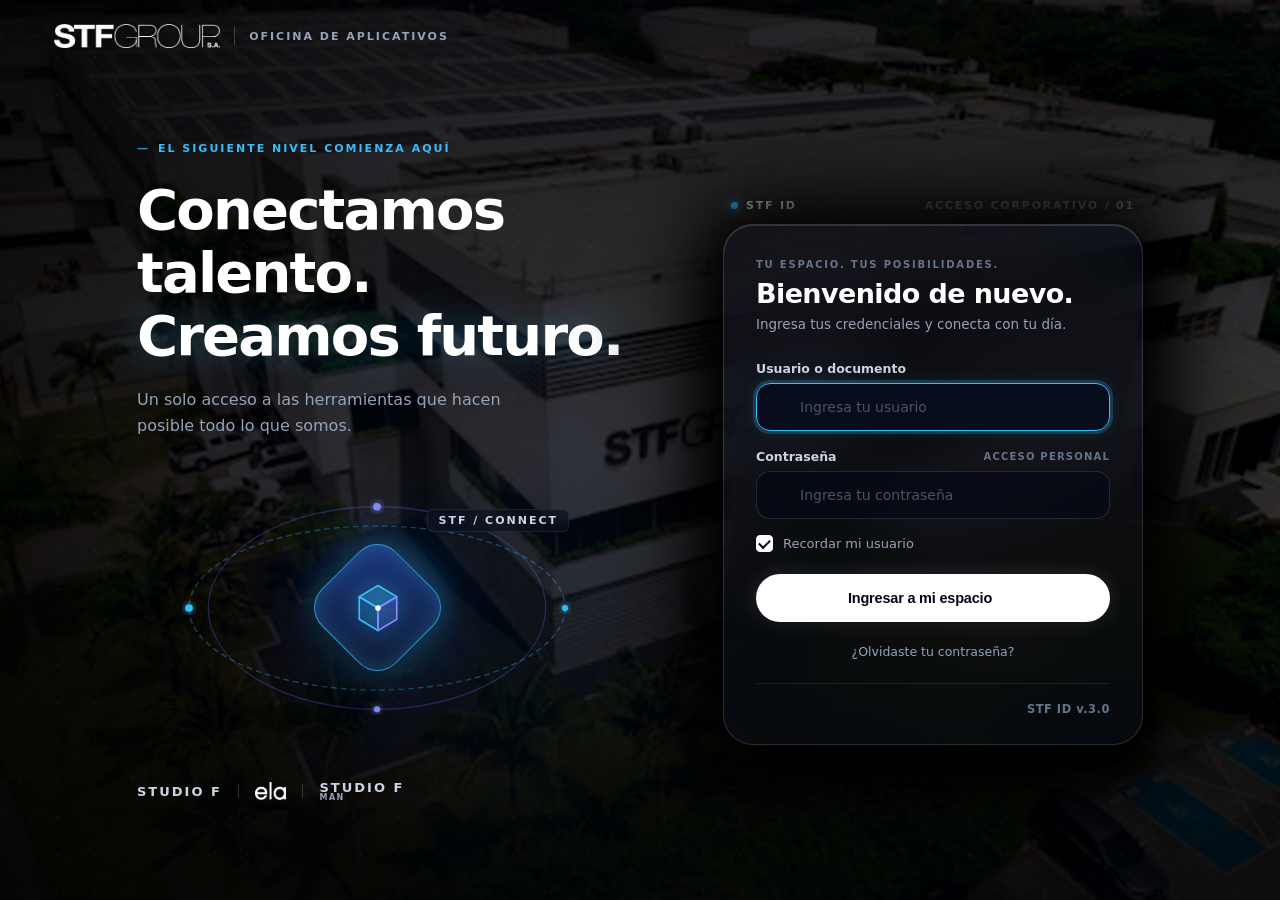
==== login.html @ 0d6dd09f "style(login): sombra negra pura difuminada en tarjeta y remocion de elementos solicitados (ayuda, en" ====
<!DOCTYPE html>
<html lang="es">
<head>
  <meta charset="UTF-8">
  <!-- Content Security Policy (CSP Defensiva) -->
  <meta http-equiv="Content-Security-Policy" content="default-src 'self'; script-src 'self' 'unsafe-inline' https://unpkg.com https://cdn.jsdelivr.net; style-src 'self' 'unsafe-inline' https://fonts.googleapis.com; font-src 'self' https://fonts.gstatic.com; img-src 'self' data: blob: https://images.unsplash.com https://drive.google.com https://*.googleusercontent.com; connect-src 'self' https://script.google.com https://script.googleusercontent.com; object-src 'none'; base-uri 'self';">
  <meta name="viewport" content="width=device-width, initial-scale=1.0">
  <title>STF-AP S.A. · Conectamos Talento · Oficina de Aplicativos</title>

  <!-- Favicon & Touch Icons -->
  <link rel="icon" type="image/x-icon" href="favicon.ico">
  <link rel="icon" type="image/png" sizes="32x32" href="assets/favicon-32x32.png">
  <link rel="icon" type="image/png" sizes="16x16" href="assets/favicon-16x16.png">
  <link rel="apple-touch-icon" sizes="180x180" href="assets/stf-ap-apple-touch-icon.png">
  <link rel="manifest" href="manifest.json">

  <!-- Mobile App / PWA Meta Tags -->
  <meta name="theme-color" content="#030712">
  <meta name="apple-mobile-web-app-capable" content="yes">
  <meta name="apple-mobile-web-app-status-bar-style" content="black-translucent">
  <meta name="apple-mobile-web-app-title" content="STF-AP">
  <meta name="mobile-web-app-capable" content="yes">
  <meta name="application-name" content="STF-AP S.A.">

  <!-- Google Fonts: Plus Jakarta Sans (4K Geometric Typography) -->
  <link rel="preconnect" href="https://fonts.googleapis.com">
  <link rel="preconnect" href="https://fonts.gstatic.com" crossorigin>
  <link href="https://fonts.googleapis.com/css2?family=Plus+Jakarta+Sans:wght@300;400;500;600;700;800&display=swap" rel="stylesheet">

  <!-- Lucide Icons -->
  <script src="https://unpkg.com/lucide@latest"></script>

  <!-- Login Stylesheet (4K & High-DPI Optimized) -->
  <link rel="stylesheet" href="css/login.css?v=30">

  <!-- STF Defensive Resilience & Crash Shield -->
  <script>
    window.addEventListener('error', function(e) {
      console.warn('[STF Shield] Error interceptado en Login:', e.message || e);
      if (e && e.preventDefault) e.preventDefault();
      return true;
    });
    window.addEventListener('unhandledrejection', function(e) {
      console.warn('[STF Shield] Promesa interceptada en Login:', e.reason);
      if (e && e.preventDefault) e.preventDefault();
    });
  </script>
</head>
<body class="lamp-on">

  <!-- CINEMATIC BACKGROUND LAYER: STF Headquarters Photography (Visible & 4K Clean) -->
  <div class="cyber-bg-container" id="cyberBgContainer">
    <!-- STF Company Headquarters Real Photography -->
    <div class="bg-building-cinematic">
      <img src="assets/stf-headquarters-hd.jpg" alt="STF GROUP Sede Corporativa" class="bg-building-img" id="bgBuildingImg">
    </div>

    <!-- 4K Deep Midnight-Sapphire Gradient Mesh (Preserva la visibilidad de la sede) -->
    <div class="bg-midnight-mesh"></div>

    <!-- Subtle Technical 4K Grid Pattern -->
    <div class="bg-tech-grid"></div>

    <!-- Radial Ambient Glows for Depth -->
    <div class="bg-ambient-glow glow-hero"></div>
    <div class="bg-ambient-glow glow-card"></div>
  </div>

  <!-- TOP NAVIGATION HEADER -->
  <header class="stf-top-navbar">
    <div class="stf-top-brand">
      <img src="assets/stf-group-wordmark-white.png" alt="STF GROUP S.A." class="brand-corp-logo-img">
      <span class="brand-sep"></span>
      <span class="brand-section">OFICINA DE APLICATIVOS</span>
    </div>

    <div class="stf-top-actions"></div>
  </header>

  <!-- MAIN TWO-COLUMN STAGE -->
  <main class="stf-main-stage">
    <div class="stf-split-container">

      <!-- ========================================================
           LEFT COLUMN: HERO HEADLINE & ISOMETRIC ARTWORK
           ======================================================== -->
      <section class="stf-hero-col">
        <div class="hero-header-tag">
          <span class="tag-dash">—</span>
          <span>EL SIGUIENTE NIVEL COMIENZA AQUÍ</span>
        </div>

        <h1 class="hero-title">
          <span>Conectamos</span>
          <span>talento.</span>
          <span class="hero-gradient-text">Creamos futuro.</span>
        </h1>

        <p class="hero-subtext">
          Un solo acceso a las herramientas que hacen<br class="hero-br">
          posible todo lo que somos.
        </p>

        <!-- ARTWORK: Orbital Ellipses with 3D Isometric Cube -->
        <div class="stf-graphic-stage">
          <div class="graphic-orbits">
            <!-- Ellipse Orbits SVG with Gyroscopic Motion -->
            <svg class="orbits-svg" viewBox="0 0 460 280" fill="none" xmlns="http://www.w3.org/2000/svg">
              <defs>
                <filter id="glowCyan" x="-40%" y="-40%" width="180%" height="180%">
                  <feGaussianBlur stdDeviation="4" result="blur" />
                  <feComposite in="SourceGraphic" in2="blur" operator="over" />
                </filter>
                <filter id="glowIndigo" x="-40%" y="-40%" width="180%" height="180%">
                  <feGaussianBlur stdDeviation="4" result="blur" />
                  <feComposite in="SourceGraphic" in2="blur" operator="over" />
                </filter>
              </defs>

              <!-- Orbit Track 1 (Clockwise Gyroscopic Rotation) -->
              <g class="orbit-group-1">
                <ellipse cx="230" cy="140" rx="195" ry="85" stroke="rgba(56, 189, 248, 0.35)" stroke-width="1.4" stroke-dasharray="6 4"/>
                <circle cx="35" cy="140" r="4" fill="#38BDF8" filter="url(#glowCyan)"/>
                <circle cx="425" cy="140" r="3.2" fill="#38BDF8" filter="url(#glowCyan)"/>
              </g>

              <!-- Orbit Track 2 (Counter-Clockwise Rotation) -->
              <g class="orbit-group-2">
                <ellipse cx="230" cy="140" rx="175" ry="105" stroke="rgba(99, 102, 241, 0.30)" stroke-width="1.3"/>
                <circle cx="230" cy="35" r="4" fill="#818CF8" filter="url(#glowIndigo)"/>
                <circle cx="230" cy="245" r="3.2" fill="#818CF8" filter="url(#glowIndigo)"/>
              </g>
            </svg>

            <!-- Orbit Floating Labels -->
            <div class="orbit-badge-top">STF / CONNECT</div>

            <!-- Central Luminous Diamond Shield with 3D Wireframe Cube -->
            <div class="shield-center-node">
              <div class="shield-outer-glow"></div>
              <div class="shield-diamond">
                <div class="shield-diamond-inner">
                  <!-- Isometric 3D Cube SVG -->
                  <svg class="isometric-cube" viewBox="0 0 64 64" fill="none" xmlns="http://www.w3.org/2000/svg">
                    <!-- Top Face -->
                    <polygon points="32,8 52,20 32,32 12,20" fill="rgba(56, 189, 248, 0.25)" stroke="#38BDF8" stroke-width="1.8" stroke-linejoin="round"/>
                    <!-- Left Face -->
                    <polygon points="12,20 32,32 32,56 12,44" fill="rgba(14, 165, 233, 0.15)" stroke="#38BDF8" stroke-width="1.8" stroke-linejoin="round"/>
                    <!-- Right Face -->
                    <polygon points="32,32 52,20 52,44 32,56" fill="rgba(99, 102, 241, 0.20)" stroke="#818CF8" stroke-width="1.8" stroke-linejoin="round"/>
                    <!-- Inner Core -->
                    <circle cx="32" cy="32" r="3" fill="#FFFFFF"/>
                  </svg>
                </div>
              </div>
            </div>
          </div>
        </div>

        <!-- Sub-brands at bottom left -->
        <div class="stf-brands-footer">
          <span class="subbrand-name">STUDIO F</span>
          <span class="subbrand-sep"></span>
          <img src="assets/stf-ela-logo-white.png" alt="ela" class="subbrand-ela-img">
          <span class="subbrand-sep"></span>
          <span class="subbrand-name subbrand-man">STUDIO F<small>MAN</small></span>
        </div>
      </section>

      <!-- ========================================================
           RIGHT COLUMN: 4K HIGH-SECURITY LOGIN TERMINAL CARD
           ======================================================== -->
      <section class="stf-card-col">
        <!-- Overhead Meta Bar -->
        <div class="card-overhead-bar">
          <div class="meta-left">
            <span class="status-dot-cyan"></span>
            <span>STF ID</span>
          </div>
          <div class="meta-right">
            <span>ACCESO CORPORATIVO / 01</span>
          </div>
        </div>

        <!-- The 4K Frosted Glass Card -->
        <div class="stf-terminal-card" id="loginCard">

          <!-- Card Titles -->
          <div class="card-titles-wrap">
            <div class="card-sub-tag">TU ESPACIO. TUS POSIBILIDADES.</div>
            <h2 class="card-main-title">Bienvenido de nuevo.</h2>
            <p class="card-sub-desc">Ingresa tus credenciales y conecta con tu día.</p>
          </div>

          <!-- Security Lockout Banner (Activo tras intentos fallidos) -->
          <div id="lockoutBanner" class="lockout-banner" style="display: none;">
            <div class="lockout-banner-content">
              <div class="lockout-banner-icon">
                <i data-lucide="shield-alert"></i>
              </div>
              <div class="lockout-banner-text">
                <div class="lockout-title" id="lockoutTitle">Acceso Bloqueado Temporalmente</div>
                <div class="lockout-desc" id="lockoutDesc">Demasiados intentos fallidos. Reintenta en:</div>
                <div class="lockout-timer" id="lockoutTimer">05:00</div>
              </div>
            </div>
          </div>

          <!-- Preselected Profile Card (al cambiar de perfil) -->
          <div id="preselectedProfileCard" class="preselected-profile-pill" style="display: none;">
            <img id="preselectedAvatar" src="" class="pre-avatar" alt="Avatar">
            <div class="pre-meta">
              <div class="pre-tag">Perfil Seleccionado</div>
              <strong id="preselectedName">Desarrollador</strong>
              <span id="preselectedUsername">usuario</span>
            </div>
            <button type="button" id="btnClearPreselected" onclick="clearPreselectedProfile()" class="pre-btn-change" title="Cambiar a otro usuario">Cambiar</button>
          </div>

          <!-- Login Form -->
          <form class="stf-login-form" id="loginForm">
            <!-- Field 1: Usuario o Documento -->
            <div class="stf-input-field" id="userInputGroup">
              <label class="stf-field-lbl" for="loginEmail">Usuario o documento</label>
              <div class="stf-field-box">
                <i data-lucide="user" class="field-icon-left"></i>
                <input type="text" id="loginEmail" class="field-input-native" placeholder="Ingresa tu usuario" required autocomplete="off" spellcheck="false">
              </div>
              <!-- Autocompletado Predictivo Inteligente -->
              <div id="smartUserSuggestion" class="smart-user-suggestion" style="display: none;"></div>
            </div>

            <!-- Field 2: Contraseña -->
            <div class="stf-input-field">
              <div class="lbl-row-split">
                <label class="stf-field-lbl" for="loginPassword">Contraseña</label>
                <span class="lbl-row-aside">ACCESO PERSONAL</span>
              </div>
              <div class="stf-field-box">
                <i data-lucide="lock" class="field-icon-left"></i>
                <input type="password" id="loginPassword" class="field-input-native" placeholder="Ingresa tu contraseña" required autocomplete="new-password">
                <button type="button" class="field-eye-btn" onclick="togglePasswordVisibility('loginPassword', this)" title="Ver / Ocultar contraseña" aria-label="Toggle password visibility">
                  <i data-lucide="eye"></i>
                </button>
              </div>
            </div>

            <!-- Remember Me -->
            <div class="stf-checkbox-row">
              <label class="stf-check-lbl">
                <input type="checkbox" id="rememberMe" checked class="native-check">
                <span class="custom-box"></span>
                <span class="check-text">Recordar mi usuario</span>
              </label>
            </div>

            <!-- White Pill Action Button -->
            <button type="submit" class="btn-primary-white-pill" id="btnSignIn">
              <span>Ingresar a mi espacio</span>
              <i data-lucide="arrow-right" class="btn-pill-arrow"></i>
            </button>

            <!-- Forgot Password Link -->
            <div class="stf-forgot-row">
              <a href="javascript:void(0)" onclick="openPasswordRecoveryModal()" class="forgot-txt-link">
                ¿Olvidaste tu contraseña?
              </a>
            </div>

            <!-- Card Bottom Status Footer -->
            <div class="card-footer-info">
              <div class="ver-right" onclick="promptDeviceCustomName()" style="cursor: pointer;" title="ID del Equipo Corporativo (Haz clic para asignar el Nombre exacto de Windows)">
                STF ID v.3.0
              </div>
            </div>
          </form>
        </div>
      </section>

    </div>

    <!-- MODAL DE RECUPERACIÓN DE CONTRASEÑA (GLASSMORPHISM 4K) -->
    <div id="modalPasswordRecovery" class="recovery-modal-backdrop" style="display: none;" aria-hidden="true">
      <div class="recovery-modal-card">
        <!-- Close Button -->
        <button type="button" class="recovery-modal-close" onclick="closePasswordRecoveryModal()" aria-label="Cerrar modal">
          <i data-lucide="x"></i>
        </button>

        <!-- Step 1: Solicitar Código OTP -->
        <div id="recoveryStep1" class="recovery-step">
          <div class="recovery-header">
            <div class="recovery-icon-badge">
              <i data-lucide="key-round"></i>
            </div>
            <h2 class="recovery-title">RECUPERAR CONTRASEÑA</h2>
            <p class="recovery-subtitle">Ingresa tu usuario o correo corporativo registrado. Te enviaremos un código de seguridad de 6 dígitos para verificar tu identidad.</p>
          </div>

          <form id="formRecoveryStep1" onsubmit="handleRequestRecoveryCode(event)">
            <div class="stf-input-field">
              <label class="stf-field-lbl" for="recoveryIdentifier">Usuario o Correo Registrado</label>
              <div class="stf-field-box">
                <i data-lucide="mail" class="field-icon-left"></i>
                <input type="text" id="recoveryIdentifier" class="field-input-native" placeholder="ej: jose.guzman o joseoneiber711@gmail.com" required autocomplete="off" spellcheck="false">
              </div>
            </div>

            <button type="submit" id="btnRequestOtp" class="btn-primary-white-pill" style="margin-top: 18px; width: 100%;">
              <span>Enviar código de recuperación</span>
              <i data-lucide="send" class="btn-pill-arrow"></i>
            </button>
          </form>
        </div>

        <!-- Step 2: Ingresar OTP y Nueva Contraseña -->
        <div id="recoveryStep2" class="recovery-step" style="display: none;">
          <div class="recovery-header">
            <div class="recovery-icon-badge">
              <i data-lucide="shield-check"></i>
            </div>
            <h2 class="recovery-title">ACTUALIZAR CONTRASEÑA</h2>
            <p class="recovery-subtitle">
              Hemos enviado un código de 6 dígitos a <strong id="recoveryTargetEmail" style="color: #FFFFFF;">tu correo</strong>. Ingrésalo para validar tu identidad y guardar tu nueva contraseña en Google Sheets.
            </p>
          </div>

          <form id="formRecoveryStep2" onsubmit="handleResetPasswordSubmit(event)">
            <!-- OTP Code Input -->
            <div class="stf-input-field">
              <label class="stf-field-lbl" for="recoveryOtpCode">Código de seguridad (6 dígitos)</label>
              <div class="stf-field-box">
                <i data-lucide="key" class="field-icon-left"></i>
                <input type="text" id="recoveryOtpCode" class="field-input-native recovery-otp-input" placeholder="000000" maxlength="6" pattern="[0-9]{6}" required autocomplete="one-time-code" inputmode="numeric">
              </div>
            </div>

            <!-- Nueva Contraseña -->
            <div class="stf-input-field">
              <label class="stf-field-lbl" for="recoveryNewPassword">Nueva Contraseña o Clave</label>
              <div class="stf-field-box">
                <i data-lucide="lock" class="field-icon-left"></i>
                <input type="password" id="recoveryNewPassword" class="field-input-native" placeholder="Escribe tu nueva contraseña" required autocomplete="new-password">
                <button type="button" class="field-eye-btn" onclick="togglePasswordVisibility('recoveryNewPassword', this)">
                  <i data-lucide="eye-off"></i>
                </button>
              </div>
            </div>

            <!-- Confirmar Nueva Contraseña -->
            <div class="stf-input-field">
              <label class="stf-field-lbl" for="recoveryConfirmPassword">Confirmar Nueva Contraseña</label>
              <div class="stf-field-box">
                <i data-lucide="shield" class="field-icon-left"></i>
                <input type="password" id="recoveryConfirmPassword" class="field-input-native" placeholder="Confirma tu nueva contraseña" required autocomplete="new-password">
                <button type="button" class="field-eye-btn" onclick="togglePasswordVisibility('recoveryConfirmPassword', this)">
                  <i data-lucide="eye-off"></i>
                </button>
              </div>
            </div>

            <button type="submit" id="btnSubmitNewPassword" class="btn-primary-white-pill" style="margin-top: 18px; width: 100%;">
              <span>Actualizar Contraseña</span>
              <i data-lucide="check-circle" class="btn-pill-arrow"></i>
            </button>

            <div style="margin-top: 14px; text-align: center;">
              <a href="javascript:void(0)" onclick="backToRecoveryStep1()" class="recovery-back-link">
                ← Volver a solicitar código
              </a>
            </div>
          </form>
        </div>

        <!-- Step 3: Confirmación de Éxito -->
        <div id="recoveryStep3" class="recovery-step" style="display: none; text-align: center; padding: 10px 4px;">
          <div class="recovery-success-icon">
            <i data-lucide="check-circle"></i>
          </div>
          <h2 class="recovery-title" style="margin-top: 14px;">¡CONTRASEÑA ACTUALIZADA!</h2>
          <p class="recovery-subtitle" style="margin-bottom: 22px;">
            Tu contraseña ha sido guardada y reemplazada con éxito en el documento de Google Sheets. Ya puedes ingresar al sistema con tu nueva clave.
          </p>
          <button type="button" class="btn-primary-white-pill" style="width: 100%;" onclick="finishRecoveryAndFocusLogin()">
            <span>Ingresar al sistema ahora</span>
            <i data-lucide="arrow-right" class="btn-pill-arrow"></i>
          </button>
        </div>
      </div>
    </div>
  </main>

  <!-- Login Feedback Toast -->
  <div class="login-toast" id="loginToast">
    <i data-lucide="check-circle-2"></i>
    <span id="loginToastMsg">Operación completada</span>
  </div>

  <!-- Interactive Logic -->
  <script src="js/light-tunnel.js?v=9"></script>
  <script src="js/login.js?v=23"></script>
  <script src="js/mobile-frame.js?v=2"></script>
</body>
</html>
---- css/login.css ----
/* ==========================================================================
   STF GROUP · 4K ENTERPRISE LOGON PLATFORM (OFICINA DE APLICATIVOS)
   Futuristic Deep-Sapphire Glassmorphism · Orbital Digital Identity
   ========================================================================== */

:root {
  --bg-deep: #000000;
  --bg-card: rgba(8, 11, 20, 0.68);
  --bg-card-border: rgba(255, 255, 255, 0.14);
  --cyan-primary: #38BDF8;
  --cyan-glow: rgba(56, 189, 248, 0.35);
  --indigo-primary: #6366F1;
  --blue-primary: #2563EB;
  --text-pure: #FFFFFF;
  --text-muted: #94A3B8;
  --text-dim: #64748B;
  --input-bg: rgba(6, 10, 20, 0.75);
  --input-border: rgba(255, 255, 255, 0.12);
  --font-family: 'Plus Jakarta Sans', system-ui, -apple-system, sans-serif;
}

* {
  box-sizing: border-box;
  margin: 0;
  padding: 0;
  -webkit-font-smoothing: antialiased;
  -moz-osx-font-smoothing: grayscale;
  text-rendering: optimizeLegibility;
}

html, body {
  width: 100vw;
  min-height: 100vh;
  margin: 0;
  padding: 0;
  overflow-x: hidden;
  background-color: var(--bg-deep);
  color: var(--text-pure);
  font-family: var(--font-family);
  user-select: none;
}

/* ==========================================================================
   CINEMATIC BACKGROUND WITH REAL STF HEADQUARTERS PHOTOGRAPHY (4K)
   ========================================================================== */
.cyber-bg-container {
  position: fixed;
  inset: 0;
  width: 100vw;
  height: 100vh;
  overflow: hidden;
  z-index: 0;
  pointer-events: none;
  background: var(--bg-deep);
}

.bg-building-cinematic {
  position: absolute;
  inset: 0;
  width: 100%;
  height: 100%;
}

.bg-building-img {
  width: 100%;
  height: 100%;
  object-fit: cover;
  object-position: center 30%;
  filter: brightness(0.62) contrast(1.08) saturate(0.92);
  transform: scale(1.02);
  will-change: transform;
}

/* Dark Carbon Neutral Mesh (Mayor transparencia y tono negro para ver la sede con nitidez) */
.bg-midnight-mesh {
  position: absolute;
  inset: 0;
  background: 
    radial-gradient(circle at 75% 45%, rgba(0, 0, 0, 0.40) 0%, rgba(2, 4, 10, 0.60) 55%, rgba(0, 0, 0, 0.82) 100%),
    linear-gradient(180deg, rgba(0, 0, 0, 0.52) 0%, rgba(0, 0, 0, 0.32) 50%, rgba(0, 0, 0, 0.72) 100%);
  z-index: 1;
}

/* 4K Precision Technical Dot Grid Pattern */
.bg-tech-grid {
  position: absolute;
  inset: 0;
  background-image: radial-gradient(rgba(56, 189, 248, 0.08) 1px, transparent 1px);
  background-size: 38px 38px;
  z-index: 2;
  opacity: 0.75;
}

/* Radial Glow Orbs (Suavizados para preservar la visibilidad de la sede) */
.bg-ambient-glow {
  position: absolute;
  border-radius: 50%;
  filter: blur(90px);
  pointer-events: none;
  z-index: 2;
}

.glow-hero {
  bottom: 12%;
  left: 20%;
  width: 520px;
  height: 420px;
  background: radial-gradient(circle, rgba(14, 165, 233, 0.08) 0%, rgba(99, 102, 241, 0.04) 55%, transparent 75%);
}

.glow-card {
  display: none;
}

/* ==========================================================================
   TOP NAVIGATION NAVBAR
   ========================================================================== */
.stf-top-navbar {
  position: relative;
  width: 100%;
  height: 72px;
  display: flex;
  align-items: center;
  justify-content: space-between;
  padding: 0 54px;
  z-index: 20;
}

.stf-top-brand {
  display: flex;
  align-items: center;
  gap: 14px;
}

.brand-corp-logo-img {
  height: 25px;
  width: auto;
  object-fit: contain;
  display: block;
  filter: drop-shadow(0 2px 8px rgba(0, 0, 0, 0.8));
  image-rendering: -webkit-optimize-contrast;
  transition: transform 0.25s ease;
}

.brand-corp-logo-img:hover {
  transform: scale(1.04);
}

.brand-sep {
  width: 1px;
  height: 18px;
  background: rgba(255, 255, 255, 0.22);
}

.brand-section {
  font-size: 11px;
  font-weight: 700;
  letter-spacing: 2px;
  text-transform: uppercase;
  color: #94A3B8;
}

.stf-top-actions {
  display: flex;
  align-items: center;
  gap: 18px;
}

.stf-help-link {
  display: inline-flex;
  align-items: center;
  gap: 7px;
  color: #94A3B8;
  font-size: 13px;
  font-weight: 500;
  text-decoration: none;
  padding: 6px 12px;
  border-radius: 9999px;
  transition: all 0.25s ease;
}

.stf-help-link svg {
  width: 15px;
  height: 15px;
  color: var(--cyan-primary);
}

.stf-help-link:hover {
  color: var(--text-pure);
  background: rgba(255, 255, 255, 0.06);
}

/* ==========================================================================
   MAIN TWO-COLUMN STAGE
   ========================================================================== */
.stf-main-stage {
  position: relative;
  width: 100%;
  min-height: calc(100vh - 72px);
  display: flex;
  flex-direction: column;
  justify-content: space-between;
  z-index: 10;
  padding: 0 54px 18px 54px;
}

.stf-split-container {
  display: flex;
  align-items: center;
  justify-content: center;
  width: 100%;
  max-width: 1120px;
  margin: 0 auto;
  gap: 56px;
  flex: 1;
  padding: 10px 24px 20px 24px;
}

/* ==========================================================================
   LEFT COLUMN: HERO HEADLINE & ISOMETRIC ARTWORK
   ========================================================================== */
.stf-hero-col {
  flex: 1;
  max-width: 530px;
  display: flex;
  flex-direction: column;
  justify-content: center;
  padding-right: 0;
}

.hero-header-tag {
  display: inline-flex;
  align-items: center;
  gap: 8px;
  font-size: 11px;
  font-weight: 700;
  letter-spacing: 2px;
  text-transform: uppercase;
  color: var(--cyan-primary);
  margin-bottom: 24px;
}

.tag-dash {
  color: var(--cyan-primary);
  opacity: 0.8;
}

.hero-title {
  font-size: 56px;
  font-weight: 800;
  line-height: 1.12;
  letter-spacing: -1.8px;
  color: var(--text-pure);
  margin-bottom: 20px;
  display: flex;
  flex-direction: column;
}

.hero-title span {
  display: block;
}

.hero-gradient-text {
  color: #FFFFFF;
  text-shadow: 0 0 35px rgba(56, 189, 248, 0.35);
}

.hero-subtext {
  font-size: 16px;
  line-height: 1.6;
  color: #94A3B8;
  max-width: 480px;
  margin-bottom: 34px;
  font-weight: 400;
}

/* ==========================================================================
   GRAPHIC STAGE: ORBITAL ELLIPSES & 3D ISOMETRIC CUBE
   ========================================================================== */
.stf-graphic-stage {
  position: relative;
  width: 100%;
  max-width: 480px;
  height: 270px;
  display: flex;
  align-items: center;
  justify-content: center;
  margin-bottom: 28px;
}

.graphic-orbits {
  position: relative;
  width: 100%;
  height: 100%;
  display: flex;
  align-items: center;
  justify-content: center;
}

.orbits-svg {
  position: absolute;
  width: 100%;
  height: 100%;
  pointer-events: none;
  overflow: visible;
}

/* Gyroscopic 3D Rotations for Orbits */
.orbit-group-1 {
  transform-origin: 230px 140px;
  animation: orbitSpinClockwise 22s linear infinite;
}

.orbit-group-2 {
  transform-origin: 230px 140px;
  animation: orbitSpinCounter 28s linear infinite;
}

@keyframes orbitSpinClockwise {
  from { transform: rotate(-15deg); }
  to { transform: rotate(345deg); }
}

@keyframes orbitSpinCounter {
  from { transform: rotate(25deg); }
  to { transform: rotate(-335deg); }
}

/* Floating Orbit Labels */
.orbit-badge-top {
  position: absolute;
  top: 36px;
  right: 48px;
  font-size: 11px;
  font-weight: 700;
  letter-spacing: 2px;
  color: #CBD5E1;
  text-transform: uppercase;
  background: rgba(10, 16, 32, 0.6);
  padding: 4px 10px;
  border-radius: 6px;
  border: 1px solid rgba(255, 255, 255, 0.08);
  backdrop-filter: blur(8px);
  animation: badgeFloatTop 4.5s ease-in-out infinite;
}

.orbit-badge-bottom {
  position: absolute;
  bottom: 22px;
  left: 20px;
  font-size: 11px;
  font-weight: 700;
  letter-spacing: 2px;
  color: var(--cyan-primary);
  text-transform: uppercase;
  animation: badgeFloatBottom 4.5s ease-in-out infinite 2s;
}

@keyframes badgeFloatTop {
  0%, 100% { transform: translateY(0); }
  50% { transform: translateY(-4px); }
}

@keyframes badgeFloatBottom {
  0%, 100% { transform: translateY(0); }
  50% { transform: translateY(4px); }
}

/* Central Luminous Diamond Shield */
.shield-center-node {
  position: relative;
  width: 130px;
  height: 130px;
  display: flex;
  align-items: center;
  justify-content: center;
  z-index: 5;
  animation: shieldLevitation 3.8s ease-in-out infinite;
}

@keyframes shieldLevitation {
  0%, 100% {
    transform: translateY(0);
  }
  50% {
    transform: translateY(-9px);
  }
}

.shield-outer-glow {
  position: absolute;
  width: 170px;
  height: 170px;
  border-radius: 50%;
  background: radial-gradient(circle, rgba(14, 165, 233, 0.50) 0%, rgba(37, 99, 235, 0.22) 45%, transparent 75%);
  filter: blur(24px);
  animation: shieldPulseGlow 3.4s ease-in-out infinite;
}

@keyframes shieldPulseGlow {
  0%, 100% { transform: scale(0.92); opacity: 0.65; }
  50% { transform: scale(1.18); opacity: 1; }
}

.shield-diamond {
  position: relative;
  width: 105px;
  height: 105px;
  transform: rotate(45deg);
  background: linear-gradient(135deg, rgba(30, 58, 138, 0.88) 0%, rgba(15, 23, 42, 0.94) 100%);
  border: 1.5px solid rgba(56, 189, 248, 0.75);
  border-radius: 26px;
  box-shadow: 
    0 12px 35px rgba(0, 0, 0, 0.65),
    0 0 28px rgba(56, 189, 248, 0.40),
    inset 0 0 22px rgba(56, 189, 248, 0.28);
  display: flex;
  align-items: center;
  justify-content: center;
  transition: all 0.3s ease;
}

.shield-diamond-inner {
  transform: rotate(-45deg);
  width: 100%;
  height: 100%;
  display: flex;
  align-items: center;
  justify-content: center;
}

.isometric-cube {
  width: 60px;
  height: 60px;
  filter: drop-shadow(0 0 12px rgba(56, 189, 248, 0.8));
  animation: cubeIsometricFloat 3.8s ease-in-out infinite;
  transform-origin: center center;
}

@keyframes cubeIsometricFloat {
  0%, 100% {
    transform: translateY(0) scale(1) rotate(0deg);
  }
  50% {
    transform: translateY(-6px) scale(1.06) rotate(3deg);
  }
}

/* Sub-brands Footer Row at Bottom Left */
.stf-brands-footer {
  display: flex;
  align-items: center;
  gap: 16px;
  margin-top: 10px;
}

.subbrand-name {
  font-size: 13px;
  font-weight: 700;
  letter-spacing: 2px;
  color: #CBD5E1;
  text-transform: uppercase;
}

.subbrand-ela-img {
  height: 18px;
  width: auto;
  object-fit: contain;
  display: block;
  filter: brightness(1) drop-shadow(0 1px 4px rgba(0, 0, 0, 0.6));
}

.subbrand-man {
  display: inline-flex;
  flex-direction: column;
  line-height: 1;
}

.subbrand-man small {
  font-size: 8px;
  font-weight: 800;
  letter-spacing: 1.5px;
  color: #94A3B8;
}

.subbrand-sep {
  width: 1px;
  height: 14px;
  background: rgba(255, 255, 255, 0.18);
}

/* ==========================================================================
   RIGHT COLUMN: 4K HIGH-SECURITY LOGIN TERMINAL CARD
   ========================================================================== */
.stf-card-col {
  width: 100%;
  max-width: 420px;
  display: flex;
  flex-direction: column;
  align-items: stretch;
}

/* Overhead Meta Bar */
.card-overhead-bar {
  display: flex;
  align-items: center;
  justify-content: space-between;
  padding: 0 8px 12px 8px;
  font-size: 11px;
  font-weight: 700;
  letter-spacing: 1.8px;
  text-transform: uppercase;
}

.meta-left {
  display: inline-flex;
  align-items: center;
  gap: 8px;
  color: #E2E8F0;
}

.status-dot-cyan {
  width: 7px;
  height: 7px;
  border-radius: 50%;
  background: var(--cyan-primary);
  box-shadow: 0 0 10px var(--cyan-primary);
}

.meta-right {
  color: #64748B;
  font-weight: 600;
}

/* The 4K Frosted Glass Card */
.stf-terminal-card {
  position: relative;
  background: var(--bg-card);
  backdrop-filter: blur(28px) saturate(170%);
  -webkit-backdrop-filter: blur(28px) saturate(170%);
  border: 1px solid var(--bg-card-border);
  border-radius: 30px;
  padding: 34px 32px 28px 32px;
  box-shadow: 
    0 30px 80px -10px rgba(0, 0, 0, 0.95),
    0 15px 45px -5px rgba(0, 0, 0, 0.90),
    0 0 70px 15px rgba(0, 0, 0, 0.85),
    0 0 120px 30px rgba(0, 0, 0, 0.70),
    inset 0 1px 0 rgba(255, 255, 255, 0.14);
  overflow: hidden;
  transition: transform 0.45s cubic-bezier(0.16, 1, 0.3, 1), 
              box-shadow 0.45s cubic-bezier(0.16, 1, 0.3, 1), 
              border-color 0.45s ease;
  will-change: transform, box-shadow;
}

/* Hover con zoom y sombra difuminada en negro puro ultra profundo */
.stf-terminal-card:hover {
  transform: scale(1.03) translateY(-4px);
  border-color: rgba(255, 255, 255, 0.20);
  box-shadow: 
    0 45px 115px -10px rgba(0, 0, 0, 0.99),
    0 25px 75px -5px rgba(0, 0, 0, 0.96),
    0 0 95px 25px rgba(0, 0, 0, 0.95),
    0 0 150px 45px rgba(0, 0, 0, 0.85),
    inset 0 1.5px 0 rgba(255, 255, 255, 0.20);
}

/* Top Control Row inside Card (Alineado a la derecha sin el botón de cuadrícula eliminado) */
.card-top-row {
  display: flex;
  align-items: center;
  justify-content: flex-end;
  margin-bottom: 24px;
}

.app-icon-badge {
  width: 40px;
  height: 40px;
  border-radius: 12px;
  background: rgba(255, 255, 255, 0.05);
  border: 1px solid rgba(255, 255, 255, 0.12);
  display: flex;
  align-items: center;
  justify-content: center;
  color: var(--cyan-primary);
  transition: all 0.25s ease;
}

.app-icon-badge svg {
  width: 20px;
  height: 20px;
}

.app-icon-badge:hover {
  background: rgba(56, 189, 248, 0.15);
  border-color: var(--cyan-primary);
  transform: scale(1.05);
}

.env-pill-badge {
  display: inline-flex;
  align-items: center;
  gap: 7px;
  padding: 6px 14px;
  border-radius: 9999px;
  background: rgba(255, 255, 255, 0.04);
  border: 1px solid rgba(255, 255, 255, 0.12);
  font-size: 12px;
  font-weight: 600;
  color: #E2E8F0;
}

.env-pill-badge svg {
  width: 14px;
  height: 14px;
  color: #10B981;
}

/* Headings Group inside Card */
.card-titles-wrap {
  margin-bottom: 26px;
}

.card-sub-tag {
  font-size: 10px;
  font-weight: 800;
  letter-spacing: 1.8px;
  text-transform: uppercase;
  color: #64748B;
  margin-bottom: 8px;
}

.card-main-title {
  font-size: 27px;
  font-weight: 800;
  letter-spacing: -0.6px;
  color: var(--text-pure);
  margin-bottom: 6px;
}

.card-sub-desc {
  font-size: 13.5px;
  color: #94A3B8;
  line-height: 1.45;
}

/* Security Lockout Banner */
.lockout-banner {
  background: rgba(239, 68, 68, 0.12);
  border: 1px solid rgba(239, 68, 68, 0.35);
  border-radius: 14px;
  padding: 12px 14px;
  margin-bottom: 18px;
}

.lockout-banner-content {
  display: flex;
  align-items: center;
  gap: 12px;
}

.lockout-banner-icon svg {
  width: 24px;
  height: 24px;
  color: #EF4444;
}

.lockout-title {
  font-size: 12.5px;
  font-weight: 700;
  color: #F87171;
}

.lockout-desc {
  font-size: 11.5px;
  color: #CBD5E1;
}

.lockout-timer {
  font-size: 13px;
  font-weight: 800;
  color: #FFFFFF;
  font-family: monospace;
}

/* Preselected Profile Pill */
.preselected-profile-pill {
  background: rgba(255, 255, 255, 0.06);
  border: 1px solid rgba(255, 255, 255, 0.18);
  border-radius: 16px;
  padding: 10px 14px;
  margin-bottom: 18px;
  display: flex;
  align-items: center;
  gap: 12px;
}

.pre-avatar {
  width: 42px;
  height: 42px;
  border-radius: 50%;
  object-fit: cover;
  border: 2px solid #10B981;
}

.pre-meta {
  flex: 1;
  min-width: 0;
}

.pre-tag {
  font-size: 9.5px;
  color: #10B981;
  text-transform: uppercase;
  font-weight: 800;
  letter-spacing: 0.5px;
}

.pre-meta strong {
  display: block;
  font-size: 14px;
  color: #FFFFFF;
  font-weight: 700;
  white-space: nowrap;
  overflow: hidden;
  text-overflow: ellipsis;
}

.pre-meta span {
  font-size: 11px;
  color: #34D399;
  font-family: monospace;
}

.pre-btn-change {
  background: rgba(239, 68, 68, 0.2);
  border: 1px solid rgba(239, 68, 68, 0.4);
  color: #FCA5A5;
  font-size: 11px;
  font-weight: 700;
  border-radius: 8px;
  padding: 5px 10px;
  cursor: pointer;
  transition: all 0.2s;
}

/* Form Input Fields */
.stf-login-form {
  display: flex;
  flex-direction: column;
  gap: 18px;
}

.stf-input-field {
  position: relative;
  display: flex;
  flex-direction: column;
  gap: 7px;
}

.stf-field-lbl {
  font-size: 12.5px;
  font-weight: 600;
  color: #CBD5E1;
}

.lbl-row-split {
  display: flex;
  align-items: center;
  justify-content: space-between;
}

.lbl-row-aside {
  font-size: 10px;
  font-weight: 700;
  letter-spacing: 1.2px;
  text-transform: uppercase;
  color: #64748B;
}

.stf-field-box {
  position: relative;
  display: flex;
  align-items: center;
  background: var(--input-bg);
  border: 1px solid var(--input-border);
  border-radius: 14px;
  height: 48px;
  padding: 0 14px;
  transition: all 0.25s cubic-bezier(0.16, 1, 0.3, 1);
}

.stf-field-box:focus-within {
  border-color: var(--cyan-primary);
  background: rgba(8, 14, 30, 0.95);
  box-shadow: 0 0 0 3px rgba(56, 189, 248, 0.20), 0 0 15px rgba(56, 189, 248, 0.15);
}

.field-icon-left {
  width: 17px;
  height: 17px;
  color: #64748B;
  flex-shrink: 0;
  margin-right: 12px;
  transition: color 0.25s ease;
}

.stf-field-box:focus-within .field-icon-left {
  color: var(--cyan-primary);
}

.field-input-native {
  flex: 1;
  background: transparent;
  border: none;
  outline: none;
  color: var(--text-pure);
  font-size: 14px;
  font-family: inherit;
  font-weight: 500;
}

.field-input-native::placeholder {
  color: #475569;
  font-weight: 400;
}

.field-eye-btn {
  background: transparent;
  border: none;
  color: #64748B;
  cursor: pointer;
  padding: 4px;
  display: flex;
  align-items: center;
  justify-content: center;
  transition: color 0.2s ease;
}

.field-eye-btn svg {
  width: 17px;
  height: 17px;
}

.field-eye-btn:hover {
  color: #CBD5E1;
}

/* Autocomplete Suggestion Dropdown */
.smart-user-suggestion {
  position: absolute;
  top: calc(100% + 4px);
  left: 0;
  right: 0;
  background: rgba(10, 16, 32, 0.96);
  border: 1px solid rgba(56, 189, 248, 0.3);
  border-radius: 12px;
  padding: 10px;
  z-index: 50;
  box-shadow: 0 12px 30px rgba(0, 0, 0, 0.7);
  backdrop-filter: blur(20px);
}

.smart-user-primary-card {
  display: flex;
  align-items: center;
  gap: 10px;
  padding: 6px;
  border-radius: 8px;
  cursor: pointer;
}

.smart-user-primary-card:hover {
  background: rgba(56, 189, 248, 0.12);
}

.smart-user-avatar {
  width: 32px;
  height: 32px;
  border-radius: 50%;
  object-fit: cover;
}

.smart-user-details {
  flex: 1;
}

.smart-user-name {
  font-size: 13px;
  font-weight: 700;
  color: #FFFFFF;
}

.smart-user-handle {
  font-size: 11px;
  color: var(--cyan-primary);
}

.smart-alt-chip {
  background: rgba(255, 255, 255, 0.08);
  border: 1px solid rgba(255, 255, 255, 0.15);
  border-radius: 6px;
  padding: 3px 8px;
  font-size: 11px;
  color: #CBD5E1;
  cursor: pointer;
}

.smart-alt-chip:hover {
  background: var(--cyan-primary);
  color: #020617;
}

/* Checkbox Row */
.stf-checkbox-row {
  display: flex;
  align-items: center;
  margin-top: -2px;
}

.stf-check-lbl {
  display: inline-flex;
  align-items: center;
  gap: 10px;
  cursor: pointer;
  user-select: none;
}

.native-check {
  position: absolute;
  opacity: 0;
  width: 0;
  height: 0;
}

.custom-box {
  width: 17px;
  height: 17px;
  border-radius: 4px;
  background: rgba(255, 255, 255, 0.06);
  border: 1px solid rgba(255, 255, 255, 0.22);
  display: flex;
  align-items: center;
  justify-content: center;
  transition: all 0.2s ease;
}

.native-check:checked + .custom-box {
  background: #FFFFFF;
  border-color: #FFFFFF;
}

.native-check:checked + .custom-box::after {
  content: '';
  width: 5px;
  height: 9px;
  border: solid #020617;
  border-width: 0 2px 2px 0;
  transform: rotate(45deg) translate(-0.5px, -0.5px);
}

.check-text {
  font-size: 13px;
  color: #94A3B8;
  font-weight: 500;
}

/* High-Impact Luxury White Pill Action Button */
.btn-primary-white-pill {
  width: 100%;
  height: 48px;
  background: #FFFFFF;
  color: #020617;
  border: none;
  border-radius: 9999px;
  font-size: 14.5px;
  font-weight: 700;
  letter-spacing: -0.2px;
  display: flex;
  align-items: center;
  justify-content: center;
  gap: 10px;
  cursor: pointer;
  margin-top: 4px;
  box-shadow: 0 4px 16px rgba(0, 0, 0, 0.4), 0 0 20px rgba(255, 255, 255, 0.15);
  transition: all 0.25s cubic-bezier(0.16, 1, 0.3, 1);
}

.btn-pill-arrow {
  width: 16px;
  height: 16px;
  transition: transform 0.25s ease;
}

.btn-primary-white-pill:hover {
  background: #FFFFFF;
  transform: translateY(-2px);
  box-shadow: 0 8px 26px rgba(255, 255, 255, 0.32), 0 0 35px rgba(255, 255, 255, 0.25);
}

.btn-primary-white-pill:hover .btn-pill-arrow {
  transform: translateX(4px);
}

.btn-primary-white-pill:active {
  transform: translateY(0);
}

/* Forgot Password Link Row */
.stf-forgot-row {
  display: flex;
  align-items: center;
  justify-content: center;
  margin-top: 4px;
}

.forgot-txt-link {
  font-size: 12.5px;
  color: #94A3B8;
  font-weight: 500;
  text-decoration: none;
  transition: color 0.2s ease;
}

.forgot-txt-link:hover {
  color: var(--cyan-primary);
  text-decoration: underline;
}

/* Card Bottom Footer Row */
.card-footer-info {
  display: flex;
  align-items: center;
  justify-content: flex-end;
  padding-top: 18px;
  margin-top: 6px;
  border-top: 1px solid rgba(255, 255, 255, 0.08);
  font-size: 11.5px;
  color: #64748B;
}

.sec-left {
  display: inline-flex;
  align-items: center;
  gap: 6px;
}

.sec-left svg {
  width: 13.5px;
  height: 13.5px;
  color: #10B981;
}

.ver-right {
  font-weight: 600;
  letter-spacing: 0.5px;
  color: #64748B;
  transition: color 0.2s ease;
}

.ver-right:hover {
  color: var(--cyan-primary);
}

/* ==========================================================================
   PAGE BOTTOM SLOGAN
   ========================================================================== */
.stf-slogan-footer {
  text-align: center;
  font-size: 12px;
  font-weight: 500;
  letter-spacing: 0.6px;
  color: #475569;
  padding: 12px 0 6px 0;
  z-index: 20;
}

/* ==========================================================================
   MODAL DE RECUPERACIÓN DE CONTRASEÑA (4K GLASSMORPHISM)
   ========================================================================== */
.recovery-modal-backdrop {
  position: fixed;
  inset: 0;
  background: rgba(2, 6, 18, 0.85);
  backdrop-filter: blur(20px);
  -webkit-backdrop-filter: blur(20px);
  display: flex;
  align-items: center;
  justify-content: center;
  z-index: 100;
  padding: 20px;
}

.recovery-modal-card {
  position: relative;
  width: 100%;
  max-width: 460px;
  background: rgba(10, 16, 32, 0.92);
  border: 1px solid rgba(56, 189, 248, 0.3);
  border-radius: 28px;
  padding: 32px 30px;
  box-shadow: 0 25px 60px rgba(0, 0, 0, 0.8), 0 0 40px rgba(56, 189, 248, 0.15);
}

.recovery-modal-close {
  position: absolute;
  top: 18px;
  right: 18px;
  background: rgba(255, 255, 255, 0.08);
  border: none;
  border-radius: 50%;
  width: 32px;
  height: 32px;
  display: flex;
  align-items: center;
  justify-content: center;
  color: #94A3B8;
  cursor: pointer;
  transition: all 0.2s;
}

.recovery-modal-close:hover {
  background: rgba(239, 68, 68, 0.2);
  color: #EF4444;
}

.recovery-header {
  text-align: center;
  margin-bottom: 22px;
}

.recovery-icon-badge {
  width: 48px;
  height: 48px;
  border-radius: 14px;
  background: rgba(56, 189, 248, 0.15);
  border: 1px solid rgba(56, 189, 248, 0.4);
  color: var(--cyan-primary);
  display: flex;
  align-items: center;
  justify-content: center;
  margin: 0 auto 14px auto;
}

.recovery-icon-badge svg {
  width: 24px;
  height: 24px;
}

.recovery-title {
  font-size: 20px;
  font-weight: 800;
  letter-spacing: -0.4px;
  color: #FFFFFF;
  margin-bottom: 8px;
}

.recovery-subtitle {
  font-size: 13px;
  color: #94A3B8;
  line-height: 1.5;
}

.recovery-otp-input {
  text-align: center;
  font-size: 20px;
  font-family: monospace;
  font-weight: 800;
  letter-spacing: 8px;
}

.recovery-back-link {
  font-size: 12px;
  color: #94A3B8;
  text-decoration: none;
}

.recovery-back-link:hover {
  color: var(--cyan-primary);
}

.recovery-success-icon {
  width: 60px;
  height: 60px;
  border-radius: 50%;
  background: rgba(16, 185, 129, 0.2);
  border: 1.5px solid #10B981;
  color: #10B981;
  display: flex;
  align-items: center;
  justify-content: center;
  margin: 0 auto;
}

.recovery-success-icon svg {
  width: 32px;
  height: 32px;
}

/* ==========================================================================
   LOGIN FEEDBACK TOAST
   ========================================================================== */
.login-toast {
  position: fixed;
  bottom: 24px;
  right: 24px;
  background: rgba(15, 23, 42, 0.94);
  border: 1px solid rgba(56, 189, 248, 0.35);
  backdrop-filter: blur(16px);
  padding: 12px 18px;
  border-radius: 14px;
  color: #FFFFFF;
  font-size: 13px;
  font-weight: 600;
  display: flex;
  align-items: center;
  gap: 10px;
  box-shadow: 0 10px 30px rgba(0, 0, 0, 0.6);
  z-index: 200;
  opacity: 0;
  transform: translateY(20px);
  pointer-events: none;
  transition: all 0.3s cubic-bezier(0.16, 1, 0.3, 1);
}

.login-toast.show {
  opacity: 1;
  transform: translateY(0);
  pointer-events: auto;
}

.login-toast svg {
  width: 18px;
  height: 18px;
  color: #10B981;
  flex-shrink: 0;
}

/* ==========================================================================
   RESPONSIVE DESIGN (4K, DESKTOP, TABLET & MOBILE)
   ========================================================================== */
@media (min-width: 1800px) {
  .stf-split-container {
    max-width: 1220px;
    gap: 70px;
  }
  .hero-title {
    font-size: 58px;
  }
  .hero-subtext {
    font-size: 17px;
    max-width: 490px;
  }
  .stf-card-col {
    max-width: 440px;
  }
  .stf-terminal-card {
    padding: 38px 36px 30px 36px;
  }
}

@media (max-width: 1024px) {
  .stf-top-navbar {
    padding: 0 24px;
    height: 64px;
  }
  .stf-main-stage {
    padding: 0 24px 20px 24px;
  }
  .stf-split-container {
    flex-direction: column;
    align-items: center;
    gap: 36px;
    padding: 10px 0;
  }
  .stf-hero-col {
    max-width: 100%;
    align-items: center;
    text-align: center;
    padding-right: 0;
  }
  .hero-title {
    font-size: 40px;
  }
  .hero-subtext {
    font-size: 15px;
    margin-bottom: 20px;
  }
  .hero-br {
    display: none;
  }
  .stf-graphic-stage {
    display: none;
  }
  .stf-brands-footer {
    display: none;
  }
  .stf-card-col {
    max-width: 440px;
  }
}

@media (max-width: 480px) {
  .stf-top-navbar {
    padding: 0 16px;
  }
  .brand-section {
    display: none;
  }
  .brand-sep {
    display: none;
  }
  .stf-main-stage {
    padding: 0 16px 16px 16px;
  }
  .hero-title {
    font-size: 32px;
  }
  .stf-terminal-card {
    padding: 24px 20px 22px 20px;
    border-radius: 24px;
  }
  .card-main-title {
    font-size: 22px;
  }
}
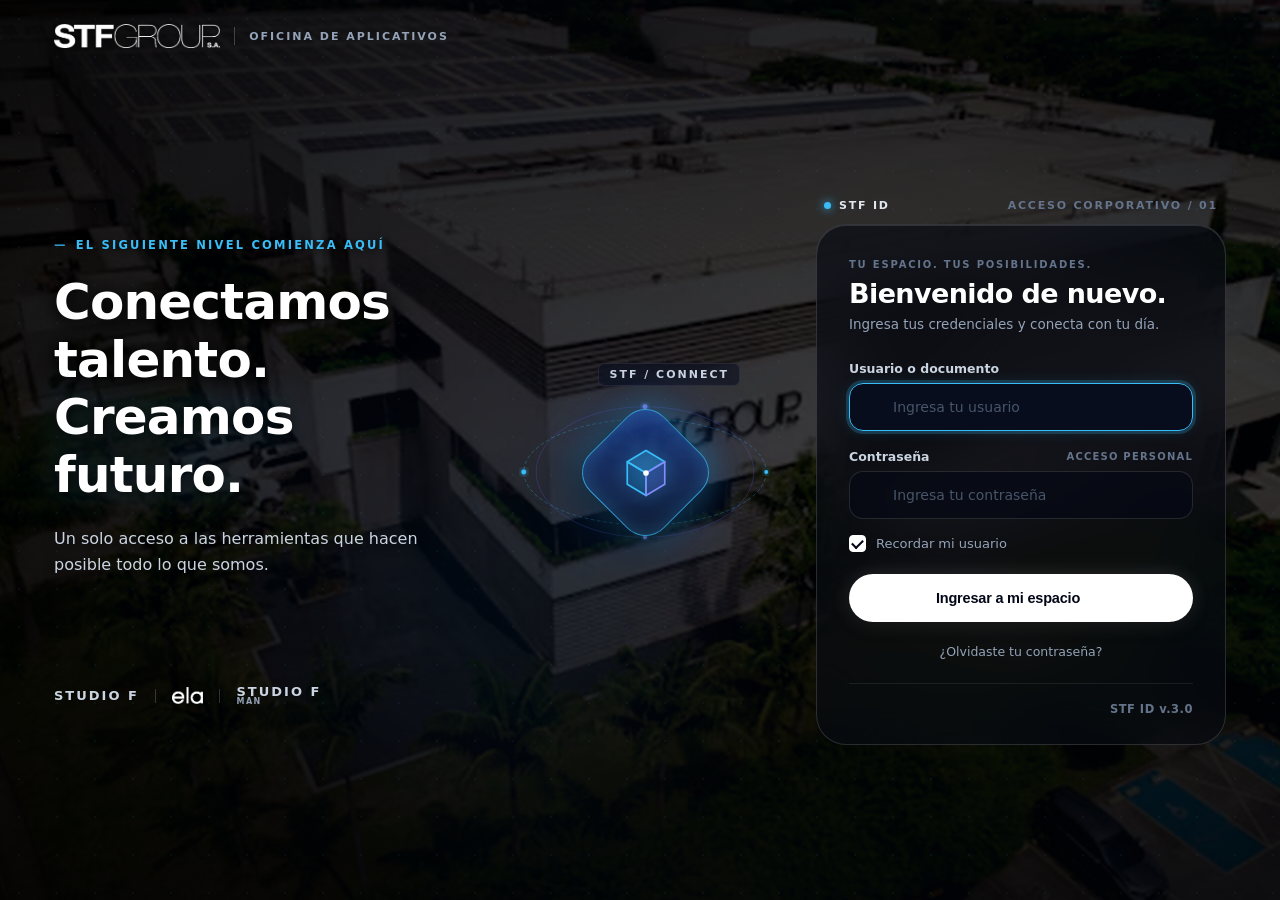
==== commit d1f62508: "layout(login): alineacion izquierda del texto hero segun guia visual, desacople del dibujo holografi" ====
--- a/login.html
+++ b/login.html
@@ -82,7 +82,7 @@
     <div class="stf-split-container">
 
       <!-- ========================================================
-           LEFT COLUMN: HERO HEADLINE & ISOMETRIC ARTWORK
+           LEFT COLUMN: HERO HEADLINE & SUB-BRANDS
            ======================================================== -->
       <section class="stf-hero-col">
         <div class="hero-header-tag">
@@ -100,62 +100,6 @@
           Un solo acceso a las herramientas que hacen<br class="hero-br">
           posible todo lo que somos.
         </p>
-
-        <!-- ARTWORK: Orbital Ellipses with 3D Isometric Cube -->
-        <div class="stf-graphic-stage">
-          <div class="graphic-orbits">
-            <!-- Ellipse Orbits SVG with Gyroscopic Motion -->
-            <svg class="orbits-svg" viewBox="0 0 460 280" fill="none" xmlns="http://www.w3.org/2000/svg">
-              <defs>
-                <filter id="glowCyan" x="-40%" y="-40%" width="180%" height="180%">
-                  <feGaussianBlur stdDeviation="4" result="blur" />
-                  <feComposite in="SourceGraphic" in2="blur" operator="over" />
-                </filter>
-                <filter id="glowIndigo" x="-40%" y="-40%" width="180%" height="180%">
-                  <feGaussianBlur stdDeviation="4" result="blur" />
-                  <feComposite in="SourceGraphic" in2="blur" operator="over" />
-                </filter>
-              </defs>
-
-              <!-- Orbit Track 1 (Clockwise Gyroscopic Rotation) -->
-              <g class="orbit-group-1">
-                <ellipse cx="230" cy="140" rx="195" ry="85" stroke="rgba(56, 189, 248, 0.35)" stroke-width="1.4" stroke-dasharray="6 4"/>
-                <circle cx="35" cy="140" r="4" fill="#38BDF8" filter="url(#glowCyan)"/>
-                <circle cx="425" cy="140" r="3.2" fill="#38BDF8" filter="url(#glowCyan)"/>
-              </g>
-
-              <!-- Orbit Track 2 (Counter-Clockwise Rotation) -->
-              <g class="orbit-group-2">
-                <ellipse cx="230" cy="140" rx="175" ry="105" stroke="rgba(99, 102, 241, 0.30)" stroke-width="1.3"/>
-                <circle cx="230" cy="35" r="4" fill="#818CF8" filter="url(#glowIndigo)"/>
-                <circle cx="230" cy="245" r="3.2" fill="#818CF8" filter="url(#glowIndigo)"/>
-              </g>
-            </svg>
-
-            <!-- Orbit Floating Labels -->
-            <div class="orbit-badge-top">STF / CONNECT</div>
-
-            <!-- Central Luminous Diamond Shield with 3D Wireframe Cube -->
-            <div class="shield-center-node">
-              <div class="shield-outer-glow"></div>
-              <div class="shield-diamond">
-                <div class="shield-diamond-inner">
-                  <!-- Isometric 3D Cube SVG -->
-                  <svg class="isometric-cube" viewBox="0 0 64 64" fill="none" xmlns="http://www.w3.org/2000/svg">
-                    <!-- Top Face -->
-                    <polygon points="32,8 52,20 32,32 12,20" fill="rgba(56, 189, 248, 0.25)" stroke="#38BDF8" stroke-width="1.8" stroke-linejoin="round"/>
-                    <!-- Left Face -->
-                    <polygon points="12,20 32,32 32,56 12,44" fill="rgba(14, 165, 233, 0.15)" stroke="#38BDF8" stroke-width="1.8" stroke-linejoin="round"/>
-                    <!-- Right Face -->
-                    <polygon points="32,32 52,20 52,44 32,56" fill="rgba(99, 102, 241, 0.20)" stroke="#818CF8" stroke-width="1.8" stroke-linejoin="round"/>
-                    <!-- Inner Core -->
-                    <circle cx="32" cy="32" r="3" fill="#FFFFFF"/>
-                  </svg>
-                </div>
-              </div>
-            </div>
-          </div>
-        </div>
 
         <!-- Sub-brands at bottom left -->
         <div class="stf-brands-footer">
@@ -166,6 +110,64 @@
           <span class="subbrand-name subbrand-man">STUDIO F<small>MAN</small></span>
         </div>
       </section>
+
+      <!-- ========================================================
+           CENTER STAGE: ORBITAL ELLIPSES WITH 3D ISOMETRIC CUBE
+           ======================================================== -->
+      <div class="stf-graphic-stage">
+        <div class="graphic-orbits">
+          <!-- Ellipse Orbits SVG with Gyroscopic Motion -->
+          <svg class="orbits-svg" viewBox="0 0 460 280" fill="none" xmlns="http://www.w3.org/2000/svg">
+            <defs>
+              <filter id="glowCyan" x="-40%" y="-40%" width="180%" height="180%">
+                <feGaussianBlur stdDeviation="4" result="blur" />
+                <feComposite in="SourceGraphic" in2="blur" operator="over" />
+              </filter>
+              <filter id="glowIndigo" x="-40%" y="-40%" width="180%" height="180%">
+                <feGaussianBlur stdDeviation="4" result="blur" />
+                <feComposite in="SourceGraphic" in2="blur" operator="over" />
+              </filter>
+            </defs>
+
+            <!-- Orbit Track 1 (Clockwise Gyroscopic Rotation) -->
+            <g class="orbit-group-1">
+              <ellipse cx="230" cy="140" rx="195" ry="85" stroke="rgba(56, 189, 248, 0.35)" stroke-width="1.4" stroke-dasharray="6 4"/>
+              <circle cx="35" cy="140" r="4" fill="#38BDF8" filter="url(#glowCyan)"/>
+              <circle cx="425" cy="140" r="3.2" fill="#38BDF8" filter="url(#glowCyan)"/>
+            </g>
+
+            <!-- Orbit Track 2 (Counter-Clockwise Rotation) -->
+            <g class="orbit-group-2">
+              <ellipse cx="230" cy="140" rx="175" ry="105" stroke="rgba(99, 102, 241, 0.30)" stroke-width="1.3"/>
+              <circle cx="230" cy="35" r="4" fill="#818CF8" filter="url(#glowIndigo)"/>
+              <circle cx="230" cy="245" r="3.2" fill="#818CF8" filter="url(#glowIndigo)"/>
+            </g>
+          </svg>
+
+          <!-- Orbit Floating Labels -->
+          <div class="orbit-badge-top">STF / CONNECT</div>
+
+          <!-- Central Luminous Diamond Shield with 3D Wireframe Cube -->
+          <div class="shield-center-node">
+            <div class="shield-outer-glow"></div>
+            <div class="shield-diamond">
+              <div class="shield-diamond-inner">
+                <!-- Isometric 3D Cube SVG -->
+                <svg class="isometric-cube" viewBox="0 0 64 64" fill="none" xmlns="http://www.w3.org/2000/svg">
+                  <!-- Top Face -->
+                  <polygon points="32,8 52,20 32,32 12,20" fill="rgba(56, 189, 248, 0.25)" stroke="#38BDF8" stroke-width="1.8" stroke-linejoin="round"/>
+                  <!-- Left Face -->
+                  <polygon points="12,20 32,32 32,56 12,44" fill="rgba(14, 165, 233, 0.15)" stroke="#38BDF8" stroke-width="1.8" stroke-linejoin="round"/>
+                  <!-- Right Face -->
+                  <polygon points="32,32 52,20 52,44 32,56" fill="rgba(99, 102, 241, 0.20)" stroke="#818CF8" stroke-width="1.8" stroke-linejoin="round"/>
+                  <!-- Inner Core -->
+                  <circle cx="32" cy="32" r="3" fill="#FFFFFF"/>
+                </svg>
+              </div>
+            </div>
+          </div>
+        </div>
+      </div>
 
       <!-- ========================================================
            RIGHT COLUMN: 4K HIGH-SECURITY LOGIN TERMINAL CARD
--- a/css/login.css
+++ b/css/login.css
@@ -207,37 +207,41 @@
 .stf-split-container {
   display: flex;
   align-items: center;
-  justify-content: center;
+  justify-content: space-between;
   width: 100%;
-  max-width: 1120px;
+  max-width: 1420px;
   margin: 0 auto;
-  gap: 56px;
+  gap: 28px;
   flex: 1;
-  padding: 10px 24px 20px 24px;
+  padding: 10px 0 20px 0;
 }
 
 /* ==========================================================================
-   LEFT COLUMN: HERO HEADLINE & ISOMETRIC ARTWORK
+   LEFT COLUMN: HERO HEADLINE & SUB-BRANDS
    ========================================================================== */
 .stf-hero-col {
-  flex: 1;
-  max-width: 530px;
+  flex: 0 0 420px;
+  max-width: 420px;
   display: flex;
   flex-direction: column;
-  justify-content: center;
-  padding-right: 0;
+  justify-content: space-between;
+  min-height: 480px;
+  padding: 6px 0;
+  position: relative;
+  z-index: 10;
 }
 
 .hero-header-tag {
   display: inline-flex;
   align-items: center;
   gap: 8px;
-  font-size: 11px;
+  font-size: 11.5px;
   font-weight: 700;
-  letter-spacing: 2px;
+  letter-spacing: 2.2px;
   text-transform: uppercase;
   color: var(--cyan-primary);
-  margin-bottom: 24px;
+  margin-bottom: 22px;
+  text-shadow: 0 2px 10px rgba(0, 0, 0, 0.90);
 }
 
 .tag-dash {
@@ -246,14 +250,15 @@
 }
 
 .hero-title {
-  font-size: 56px;
+  font-size: 50px;
   font-weight: 800;
-  line-height: 1.12;
-  letter-spacing: -1.8px;
+  line-height: 1.15;
+  letter-spacing: -0.8px;
   color: var(--text-pure);
-  margin-bottom: 20px;
+  margin-bottom: 22px;
   display: flex;
   flex-direction: column;
+  text-shadow: 0 2px 16px rgba(0, 0, 0, 0.95), 0 4px 32px rgba(0, 0, 0, 0.90);
 }
 
 .hero-title span {
@@ -262,30 +267,31 @@
 
 .hero-gradient-text {
   color: #FFFFFF;
-  text-shadow: 0 0 35px rgba(56, 189, 248, 0.35);
+  text-shadow: 0 2px 16px rgba(0, 0, 0, 0.95), 0 0 35px rgba(56, 189, 248, 0.35);
 }
 
 .hero-subtext {
   font-size: 16px;
-  line-height: 1.6;
-  color: #94A3B8;
-  max-width: 480px;
-  margin-bottom: 34px;
+  line-height: 1.65;
+  color: #CBD5E1;
+  max-width: 410px;
+  margin-bottom: auto;
   font-weight: 400;
+  text-shadow: 0 2px 12px rgba(0, 0, 0, 0.95);
 }
 
 /* ==========================================================================
-   GRAPHIC STAGE: ORBITAL ELLIPSES & 3D ISOMETRIC CUBE
+   CENTER STAGE: ORBITAL ELLIPSES & 3D ISOMETRIC CUBE
    ========================================================================== */
 .stf-graphic-stage {
+  flex: 1;
+  max-width: 440px;
+  height: 290px;
+  display: flex;
+  align-items: center;
+  justify-content: center;
   position: relative;
-  width: 100%;
-  max-width: 480px;
-  height: 270px;
-  display: flex;
-  align-items: center;
-  justify-content: center;
-  margin-bottom: 28px;
+  margin: 0 auto;
 }
 
 .graphic-orbits {
@@ -493,8 +499,9 @@
    RIGHT COLUMN: 4K HIGH-SECURITY LOGIN TERMINAL CARD
    ========================================================================== */
 .stf-card-col {
+  flex: 0 0 410px;
   width: 100%;
-  max-width: 420px;
+  max-width: 410px;
   display: flex;
   flex-direction: column;
   align-items: stretch;
@@ -541,12 +548,7 @@
   border: 1px solid var(--bg-card-border);
   border-radius: 30px;
   padding: 34px 32px 28px 32px;
-  box-shadow: 
-    0 30px 80px -10px rgba(0, 0, 0, 0.95),
-    0 15px 45px -5px rgba(0, 0, 0, 0.90),
-    0 0 70px 15px rgba(0, 0, 0, 0.85),
-    0 0 120px 30px rgba(0, 0, 0, 0.70),
-    inset 0 1px 0 rgba(255, 255, 255, 0.14);
+  box-shadow: inset 0 1px 0 rgba(255, 255, 255, 0.12);
   overflow: hidden;
   transition: transform 0.45s cubic-bezier(0.16, 1, 0.3, 1), 
               box-shadow 0.45s cubic-bezier(0.16, 1, 0.3, 1), 
@@ -554,16 +556,15 @@
   will-change: transform, box-shadow;
 }
 
-/* Hover con zoom y sombra difuminada en negro puro ultra profundo */
+/* Hover con zoom sutil y activación de sombra suave y elegante (no tan marcada) */
 .stf-terminal-card:hover {
-  transform: scale(1.03) translateY(-4px);
-  border-color: rgba(255, 255, 255, 0.20);
+  transform: scale(1.025) translateY(-3px);
+  border-color: rgba(255, 255, 255, 0.22);
   box-shadow: 
-    0 45px 115px -10px rgba(0, 0, 0, 0.99),
-    0 25px 75px -5px rgba(0, 0, 0, 0.96),
-    0 0 95px 25px rgba(0, 0, 0, 0.95),
-    0 0 150px 45px rgba(0, 0, 0, 0.85),
-    inset 0 1.5px 0 rgba(255, 255, 255, 0.20);
+    0 18px 40px -8px rgba(0, 0, 0, 0.45),
+    0 8px 20px -4px rgba(0, 0, 0, 0.32),
+    0 0 28px 6px rgba(0, 0, 0, 0.22),
+    inset 0 1px 0 rgba(255, 255, 255, 0.18);
 }
 
 /* Top Control Row inside Card (Alineado a la derecha sin el botón de cuadrícula eliminado) */
@@ -1242,18 +1243,23 @@
    ========================================================================== */
 @media (min-width: 1800px) {
   .stf-split-container {
-    max-width: 1220px;
-    gap: 70px;
+    max-width: 1540px;
+    gap: 40px;
+  }
+  .stf-hero-col {
+    flex: 0 0 460px;
+    max-width: 460px;
   }
   .hero-title {
-    font-size: 58px;
+    font-size: 54px;
   }
   .hero-subtext {
-    font-size: 17px;
-    max-width: 490px;
+    font-size: 16.5px;
+    max-width: 440px;
   }
   .stf-card-col {
-    max-width: 440px;
+    flex: 0 0 430px;
+    max-width: 430px;
   }
   .stf-terminal-card {
     padding: 38px 36px 30px 36px;
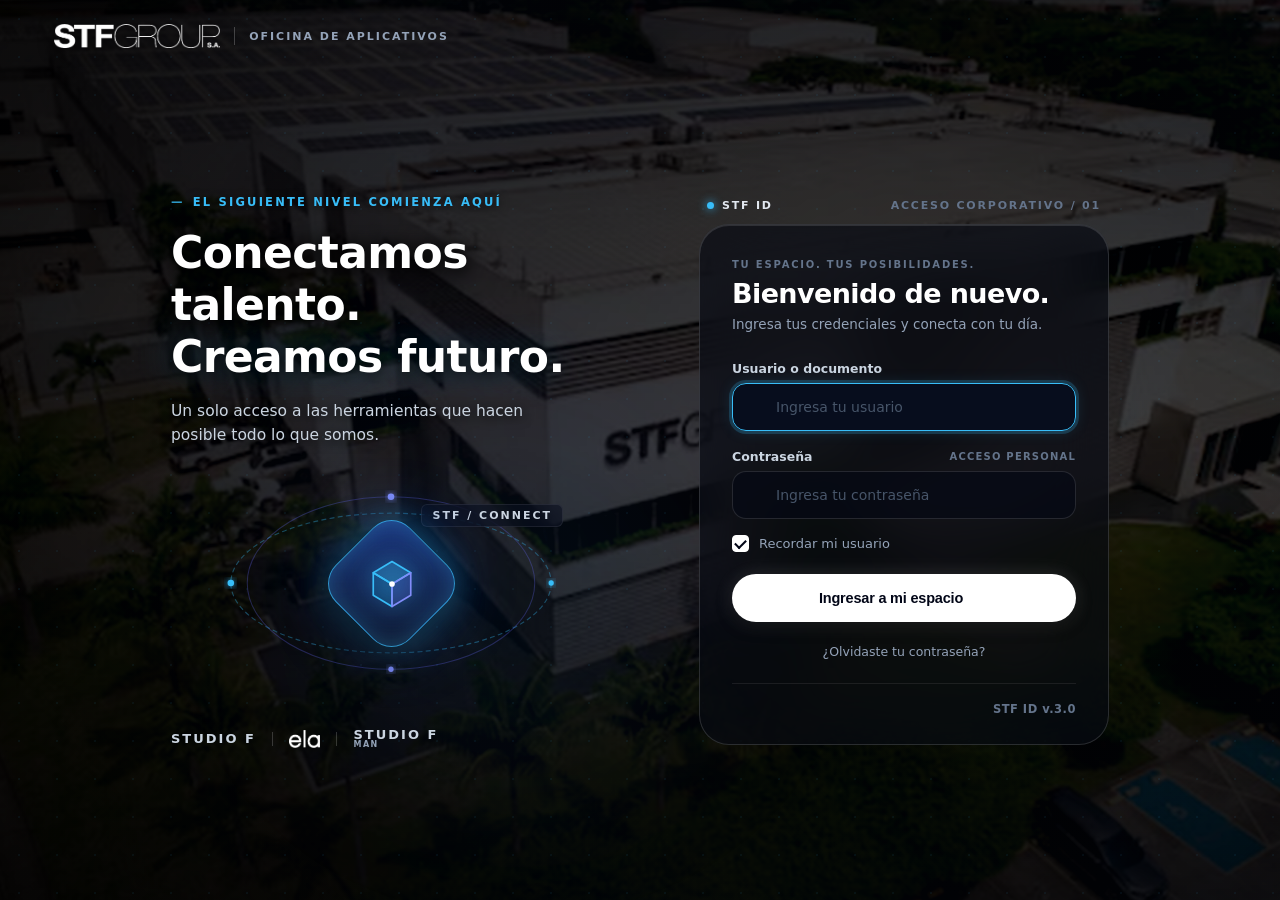
==== commit d48b10aa: "layout(login): titulo en dos lineas (Conectamos talento / Creamos futuro), animacion reubicada bajo " ====
--- a/login.html
+++ b/login.html
@@ -82,7 +82,7 @@
     <div class="stf-split-container">
 
       <!-- ========================================================
-           LEFT COLUMN: HERO HEADLINE & SUB-BRANDS
+           LEFT COLUMN: HERO HEADLINE, ANIMATION & SUB-BRANDS
            ======================================================== -->
       <section class="stf-hero-col">
         <div class="hero-header-tag">
@@ -91,8 +91,7 @@
         </div>
 
         <h1 class="hero-title">
-          <span>Conectamos</span>
-          <span>talento.</span>
+          <span>Conectamos talento.</span>
           <span class="hero-gradient-text">Creamos futuro.</span>
         </h1>
 
@@ -100,6 +99,62 @@
           Un solo acceso a las herramientas que hacen<br class="hero-br">
           posible todo lo que somos.
         </p>
+
+        <!-- ARTWORK: Orbital Ellipses with 3D Isometric Cube (Debajo del texto) -->
+        <div class="stf-graphic-stage">
+          <div class="graphic-orbits">
+            <!-- Ellipse Orbits SVG with Gyroscopic Motion -->
+            <svg class="orbits-svg" viewBox="0 0 460 280" fill="none" xmlns="http://www.w3.org/2000/svg">
+              <defs>
+                <filter id="glowCyan" x="-40%" y="-40%" width="180%" height="180%">
+                  <feGaussianBlur stdDeviation="4" result="blur" />
+                  <feComposite in="SourceGraphic" in2="blur" operator="over" />
+                </filter>
+                <filter id="glowIndigo" x="-40%" y="-40%" width="180%" height="180%">
+                  <feGaussianBlur stdDeviation="4" result="blur" />
+                  <feComposite in="SourceGraphic" in2="blur" operator="over" />
+                </filter>
+              </defs>
+
+              <!-- Orbit Track 1 (Clockwise Gyroscopic Rotation) -->
+              <g class="orbit-group-1">
+                <ellipse cx="230" cy="140" rx="195" ry="85" stroke="rgba(56, 189, 248, 0.35)" stroke-width="1.4" stroke-dasharray="6 4"/>
+                <circle cx="35" cy="140" r="4" fill="#38BDF8" filter="url(#glowCyan)"/>
+                <circle cx="425" cy="140" r="3.2" fill="#38BDF8" filter="url(#glowCyan)"/>
+              </g>
+
+              <!-- Orbit Track 2 (Counter-Clockwise Rotation) -->
+              <g class="orbit-group-2">
+                <ellipse cx="230" cy="140" rx="175" ry="105" stroke="rgba(99, 102, 241, 0.30)" stroke-width="1.3"/>
+                <circle cx="230" cy="35" r="4" fill="#818CF8" filter="url(#glowIndigo)"/>
+                <circle cx="230" cy="245" r="3.2" fill="#818CF8" filter="url(#glowIndigo)"/>
+              </g>
+            </svg>
+
+            <!-- Orbit Floating Labels -->
+            <div class="orbit-badge-top">STF / CONNECT</div>
+
+            <!-- Central Luminous Diamond Shield with 3D Wireframe Cube -->
+            <div class="shield-center-node">
+              <div class="shield-outer-glow"></div>
+              <div class="shield-diamond">
+                <div class="shield-diamond-inner">
+                  <!-- Isometric 3D Cube SVG -->
+                  <svg class="isometric-cube" viewBox="0 0 64 64" fill="none" xmlns="http://www.w3.org/2000/svg">
+                    <!-- Top Face -->
+                    <polygon points="32,8 52,20 32,32 12,20" fill="rgba(56, 189, 248, 0.25)" stroke="#38BDF8" stroke-width="1.8" stroke-linejoin="round"/>
+                    <!-- Left Face -->
+                    <polygon points="12,20 32,32 32,56 12,44" fill="rgba(14, 165, 233, 0.15)" stroke="#38BDF8" stroke-width="1.8" stroke-linejoin="round"/>
+                    <!-- Right Face -->
+                    <polygon points="32,32 52,20 52,44 32,56" fill="rgba(99, 102, 241, 0.20)" stroke="#818CF8" stroke-width="1.8" stroke-linejoin="round"/>
+                    <!-- Inner Core -->
+                    <circle cx="32" cy="32" r="3" fill="#FFFFFF"/>
+                  </svg>
+                </div>
+              </div>
+            </div>
+          </div>
+        </div>
 
         <!-- Sub-brands at bottom left -->
         <div class="stf-brands-footer">
@@ -110,64 +165,6 @@
           <span class="subbrand-name subbrand-man">STUDIO F<small>MAN</small></span>
         </div>
       </section>
-
-      <!-- ========================================================
-           CENTER STAGE: ORBITAL ELLIPSES WITH 3D ISOMETRIC CUBE
-           ======================================================== -->
-      <div class="stf-graphic-stage">
-        <div class="graphic-orbits">
-          <!-- Ellipse Orbits SVG with Gyroscopic Motion -->
-          <svg class="orbits-svg" viewBox="0 0 460 280" fill="none" xmlns="http://www.w3.org/2000/svg">
-            <defs>
-              <filter id="glowCyan" x="-40%" y="-40%" width="180%" height="180%">
-                <feGaussianBlur stdDeviation="4" result="blur" />
-                <feComposite in="SourceGraphic" in2="blur" operator="over" />
-              </filter>
-              <filter id="glowIndigo" x="-40%" y="-40%" width="180%" height="180%">
-                <feGaussianBlur stdDeviation="4" result="blur" />
-                <feComposite in="SourceGraphic" in2="blur" operator="over" />
-              </filter>
-            </defs>
-
-            <!-- Orbit Track 1 (Clockwise Gyroscopic Rotation) -->
-            <g class="orbit-group-1">
-              <ellipse cx="230" cy="140" rx="195" ry="85" stroke="rgba(56, 189, 248, 0.35)" stroke-width="1.4" stroke-dasharray="6 4"/>
-              <circle cx="35" cy="140" r="4" fill="#38BDF8" filter="url(#glowCyan)"/>
-              <circle cx="425" cy="140" r="3.2" fill="#38BDF8" filter="url(#glowCyan)"/>
-            </g>
-
-            <!-- Orbit Track 2 (Counter-Clockwise Rotation) -->
-            <g class="orbit-group-2">
-              <ellipse cx="230" cy="140" rx="175" ry="105" stroke="rgba(99, 102, 241, 0.30)" stroke-width="1.3"/>
-              <circle cx="230" cy="35" r="4" fill="#818CF8" filter="url(#glowIndigo)"/>
-              <circle cx="230" cy="245" r="3.2" fill="#818CF8" filter="url(#glowIndigo)"/>
-            </g>
-          </svg>
-
-          <!-- Orbit Floating Labels -->
-          <div class="orbit-badge-top">STF / CONNECT</div>
-
-          <!-- Central Luminous Diamond Shield with 3D Wireframe Cube -->
-          <div class="shield-center-node">
-            <div class="shield-outer-glow"></div>
-            <div class="shield-diamond">
-              <div class="shield-diamond-inner">
-                <!-- Isometric 3D Cube SVG -->
-                <svg class="isometric-cube" viewBox="0 0 64 64" fill="none" xmlns="http://www.w3.org/2000/svg">
-                  <!-- Top Face -->
-                  <polygon points="32,8 52,20 32,32 12,20" fill="rgba(56, 189, 248, 0.25)" stroke="#38BDF8" stroke-width="1.8" stroke-linejoin="round"/>
-                  <!-- Left Face -->
-                  <polygon points="12,20 32,32 32,56 12,44" fill="rgba(14, 165, 233, 0.15)" stroke="#38BDF8" stroke-width="1.8" stroke-linejoin="round"/>
-                  <!-- Right Face -->
-                  <polygon points="32,32 52,20 52,44 32,56" fill="rgba(99, 102, 241, 0.20)" stroke="#818CF8" stroke-width="1.8" stroke-linejoin="round"/>
-                  <!-- Inner Core -->
-                  <circle cx="32" cy="32" r="3" fill="#FFFFFF"/>
-                </svg>
-              </div>
-            </div>
-          </div>
-        </div>
-      </div>
 
       <!-- ========================================================
            RIGHT COLUMN: 4K HIGH-SECURITY LOGIN TERMINAL CARD
--- a/css/login.css
+++ b/css/login.css
@@ -207,26 +207,25 @@
 .stf-split-container {
   display: flex;
   align-items: center;
-  justify-content: space-between;
+  justify-content: center;
   width: 100%;
-  max-width: 1420px;
+  max-width: 1040px;
   margin: 0 auto;
-  gap: 28px;
+  gap: 48px;
   flex: 1;
-  padding: 10px 0 20px 0;
+  padding: 10px 20px 20px 20px;
 }
 
 /* ==========================================================================
-   LEFT COLUMN: HERO HEADLINE & SUB-BRANDS
+   LEFT COLUMN: HERO HEADLINE, ANIMATION & SUB-BRANDS
    ========================================================================== */
 .stf-hero-col {
-  flex: 0 0 420px;
-  max-width: 420px;
+  flex: 1;
+  max-width: 480px;
   display: flex;
   flex-direction: column;
-  justify-content: space-between;
-  min-height: 480px;
-  padding: 6px 0;
+  justify-content: center;
+  padding-right: 0;
   position: relative;
   z-index: 10;
 }
@@ -240,7 +239,7 @@
   letter-spacing: 2.2px;
   text-transform: uppercase;
   color: var(--cyan-primary);
-  margin-bottom: 22px;
+  margin-bottom: 18px;
   text-shadow: 0 2px 10px rgba(0, 0, 0, 0.90);
 }
 
@@ -250,12 +249,12 @@
 }
 
 .hero-title {
-  font-size: 50px;
+  font-size: 44px;
   font-weight: 800;
-  line-height: 1.15;
-  letter-spacing: -0.8px;
+  line-height: 1.18;
+  letter-spacing: -0.6px;
   color: var(--text-pure);
-  margin-bottom: 22px;
+  margin-bottom: 16px;
   display: flex;
   flex-direction: column;
   text-shadow: 0 2px 16px rgba(0, 0, 0, 0.95), 0 4px 32px rgba(0, 0, 0, 0.90);
@@ -271,27 +270,27 @@
 }
 
 .hero-subtext {
-  font-size: 16px;
-  line-height: 1.65;
+  font-size: 15.5px;
+  line-height: 1.6;
   color: #CBD5E1;
-  max-width: 410px;
-  margin-bottom: auto;
+  max-width: 440px;
+  margin-bottom: 12px;
   font-weight: 400;
   text-shadow: 0 2px 12px rgba(0, 0, 0, 0.95);
 }
 
 /* ==========================================================================
-   CENTER STAGE: ORBITAL ELLIPSES & 3D ISOMETRIC CUBE
+   GRAPHIC STAGE: ORBITAL ELLIPSES & 3D ISOMETRIC CUBE (DEBAJO DEL TEXTO)
    ========================================================================== */
 .stf-graphic-stage {
-  flex: 1;
+  position: relative;
+  width: 100%;
   max-width: 440px;
-  height: 290px;
-  display: flex;
-  align-items: center;
-  justify-content: center;
-  position: relative;
-  margin: 0 auto;
+  height: 230px;
+  display: flex;
+  align-items: center;
+  justify-content: center;
+  margin: 8px 0 20px 0;
 }
 
 .graphic-orbits {
@@ -1243,19 +1242,18 @@
    ========================================================================== */
 @media (min-width: 1800px) {
   .stf-split-container {
-    max-width: 1540px;
-    gap: 40px;
+    max-width: 1140px;
+    gap: 56px;
   }
   .stf-hero-col {
-    flex: 0 0 460px;
-    max-width: 460px;
+    max-width: 520px;
   }
   .hero-title {
-    font-size: 54px;
+    font-size: 48px;
   }
   .hero-subtext {
-    font-size: 16.5px;
-    max-width: 440px;
+    font-size: 16px;
+    max-width: 480px;
   }
   .stf-card-col {
     flex: 0 0 430px;
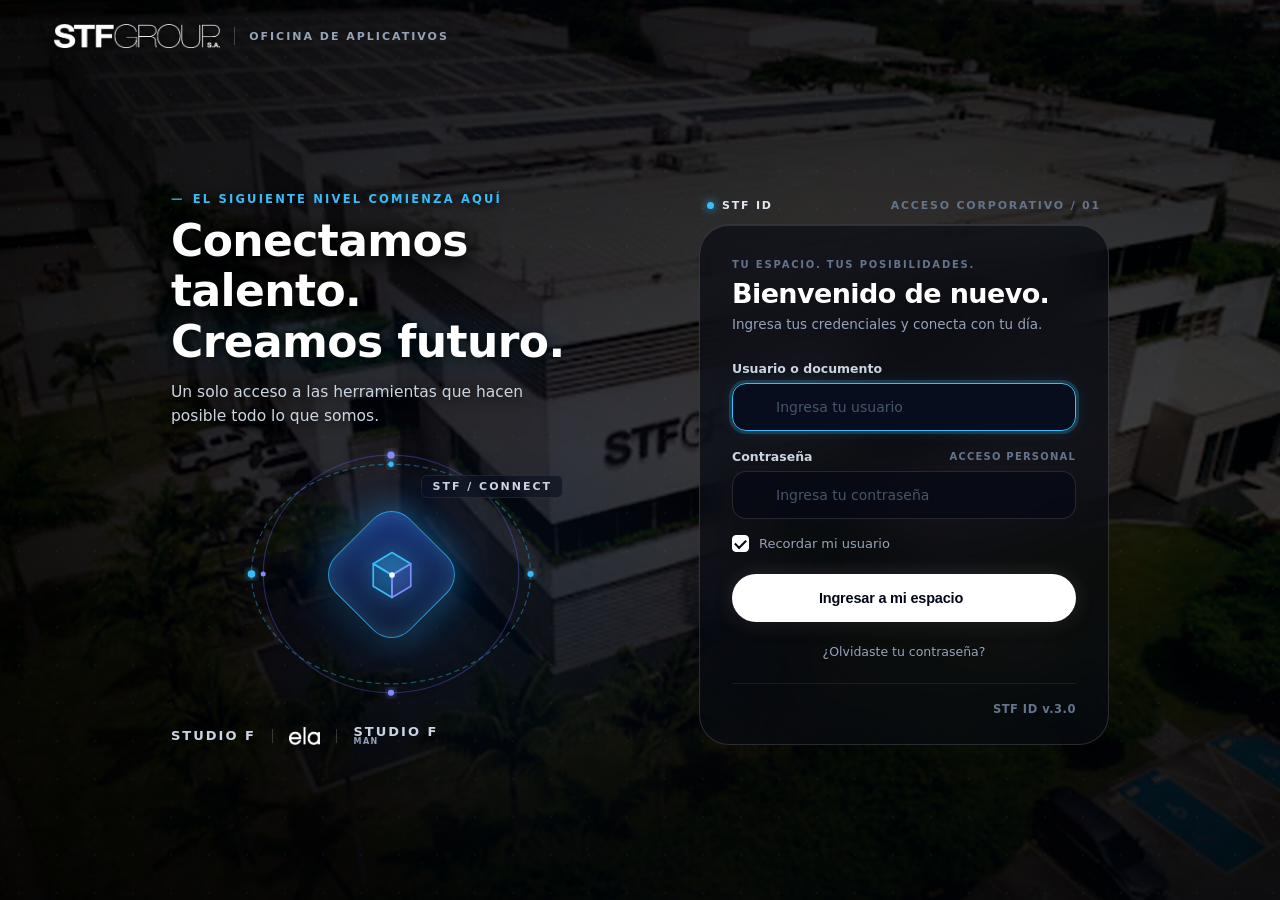
==== commit c3537072: "layout(login): alineacion a la linea verde, reubicacion vertical de textos segun flechas amarillas y" ====
--- a/login.html
+++ b/login.html
@@ -103,8 +103,8 @@
         <!-- ARTWORK: Orbital Ellipses with 3D Isometric Cube (Debajo del texto) -->
         <div class="stf-graphic-stage">
           <div class="graphic-orbits">
-            <!-- Ellipse Orbits SVG with Gyroscopic Motion -->
-            <svg class="orbits-svg" viewBox="0 0 460 280" fill="none" xmlns="http://www.w3.org/2000/svg">
+            <!-- Ellipse Orbits SVG with Gyroscopic Motion (Redondito 3D) -->
+            <svg class="orbits-svg" viewBox="0 0 400 300" fill="none" xmlns="http://www.w3.org/2000/svg">
               <defs>
                 <filter id="glowCyan" x="-40%" y="-40%" width="180%" height="180%">
                   <feGaussianBlur stdDeviation="4" result="blur" />
@@ -118,16 +118,18 @@
 
               <!-- Orbit Track 1 (Clockwise Gyroscopic Rotation) -->
               <g class="orbit-group-1">
-                <ellipse cx="230" cy="140" rx="195" ry="85" stroke="rgba(56, 189, 248, 0.35)" stroke-width="1.4" stroke-dasharray="6 4"/>
-                <circle cx="35" cy="140" r="4" fill="#38BDF8" filter="url(#glowCyan)"/>
-                <circle cx="425" cy="140" r="3.2" fill="#38BDF8" filter="url(#glowCyan)"/>
+                <ellipse cx="200" cy="150" rx="155" ry="122" stroke="rgba(56, 189, 248, 0.38)" stroke-width="1.4" stroke-dasharray="6 4"/>
+                <circle cx="45" cy="150" r="4.2" fill="#38BDF8" filter="url(#glowCyan)"/>
+                <circle cx="355" cy="150" r="3.4" fill="#38BDF8" filter="url(#glowCyan)"/>
+                <circle cx="200" cy="28" r="3" fill="#38BDF8" filter="url(#glowCyan)"/>
               </g>
 
               <!-- Orbit Track 2 (Counter-Clockwise Rotation) -->
               <g class="orbit-group-2">
-                <ellipse cx="230" cy="140" rx="175" ry="105" stroke="rgba(99, 102, 241, 0.30)" stroke-width="1.3"/>
-                <circle cx="230" cy="35" r="4" fill="#818CF8" filter="url(#glowIndigo)"/>
-                <circle cx="230" cy="245" r="3.2" fill="#818CF8" filter="url(#glowIndigo)"/>
+                <ellipse cx="200" cy="150" rx="142" ry="132" stroke="rgba(99, 102, 241, 0.34)" stroke-width="1.3"/>
+                <circle cx="200" cy="18" r="4" fill="#818CF8" filter="url(#glowIndigo)"/>
+                <circle cx="200" cy="282" r="3.4" fill="#818CF8" filter="url(#glowIndigo)"/>
+                <circle cx="58" cy="150" r="2.8" fill="#818CF8"/>
               </g>
             </svg>
 
--- a/css/login.css
+++ b/css/login.css
@@ -224,8 +224,10 @@
   max-width: 480px;
   display: flex;
   flex-direction: column;
-  justify-content: center;
-  padding-right: 0;
+  justify-content: space-between;
+  align-items: flex-start;
+  min-height: 550px;
+  padding: 4px 0 8px 0;
   position: relative;
   z-index: 10;
 }
@@ -239,8 +241,10 @@
   letter-spacing: 2.2px;
   text-transform: uppercase;
   color: var(--cyan-primary);
-  margin-bottom: 18px;
+  margin-bottom: 10px;
   text-shadow: 0 2px 10px rgba(0, 0, 0, 0.90);
+  align-self: flex-start;
+  text-align: left;
 }
 
 .tag-dash {
@@ -251,12 +255,14 @@
 .hero-title {
   font-size: 44px;
   font-weight: 800;
-  line-height: 1.18;
+  line-height: 1.15;
   letter-spacing: -0.6px;
   color: var(--text-pure);
-  margin-bottom: 16px;
+  margin-bottom: 12px;
   display: flex;
   flex-direction: column;
+  align-self: flex-start;
+  text-align: left;
   text-shadow: 0 2px 16px rgba(0, 0, 0, 0.95), 0 4px 32px rgba(0, 0, 0, 0.90);
 }
 
@@ -273,9 +279,11 @@
   font-size: 15.5px;
   line-height: 1.6;
   color: #CBD5E1;
-  max-width: 440px;
-  margin-bottom: 12px;
+  max-width: 460px;
+  margin-bottom: 0;
   font-weight: 400;
+  align-self: flex-start;
+  text-align: left;
   text-shadow: 0 2px 12px rgba(0, 0, 0, 0.95);
 }
 
@@ -286,11 +294,12 @@
   position: relative;
   width: 100%;
   max-width: 440px;
-  height: 230px;
-  display: flex;
-  align-items: center;
-  justify-content: center;
-  margin: 8px 0 20px 0;
+  height: 270px;
+  display: flex;
+  align-items: center;
+  justify-content: center;
+  margin: 10px 0 16px 0;
+  align-self: flex-start;
 }
 
 .graphic-orbits {
@@ -312,12 +321,12 @@
 
 /* Gyroscopic 3D Rotations for Orbits */
 .orbit-group-1 {
-  transform-origin: 230px 140px;
+  transform-origin: 200px 150px;
   animation: orbitSpinClockwise 22s linear infinite;
 }
 
 .orbit-group-2 {
-  transform-origin: 230px 140px;
+  transform-origin: 200px 150px;
   animation: orbitSpinCounter 28s linear infinite;
 }
 
@@ -456,7 +465,9 @@
   display: flex;
   align-items: center;
   gap: 16px;
-  margin-top: 10px;
+  align-self: flex-start;
+  margin-top: 0;
+  padding-bottom: 2px;
 }
 
 .subbrand-name {
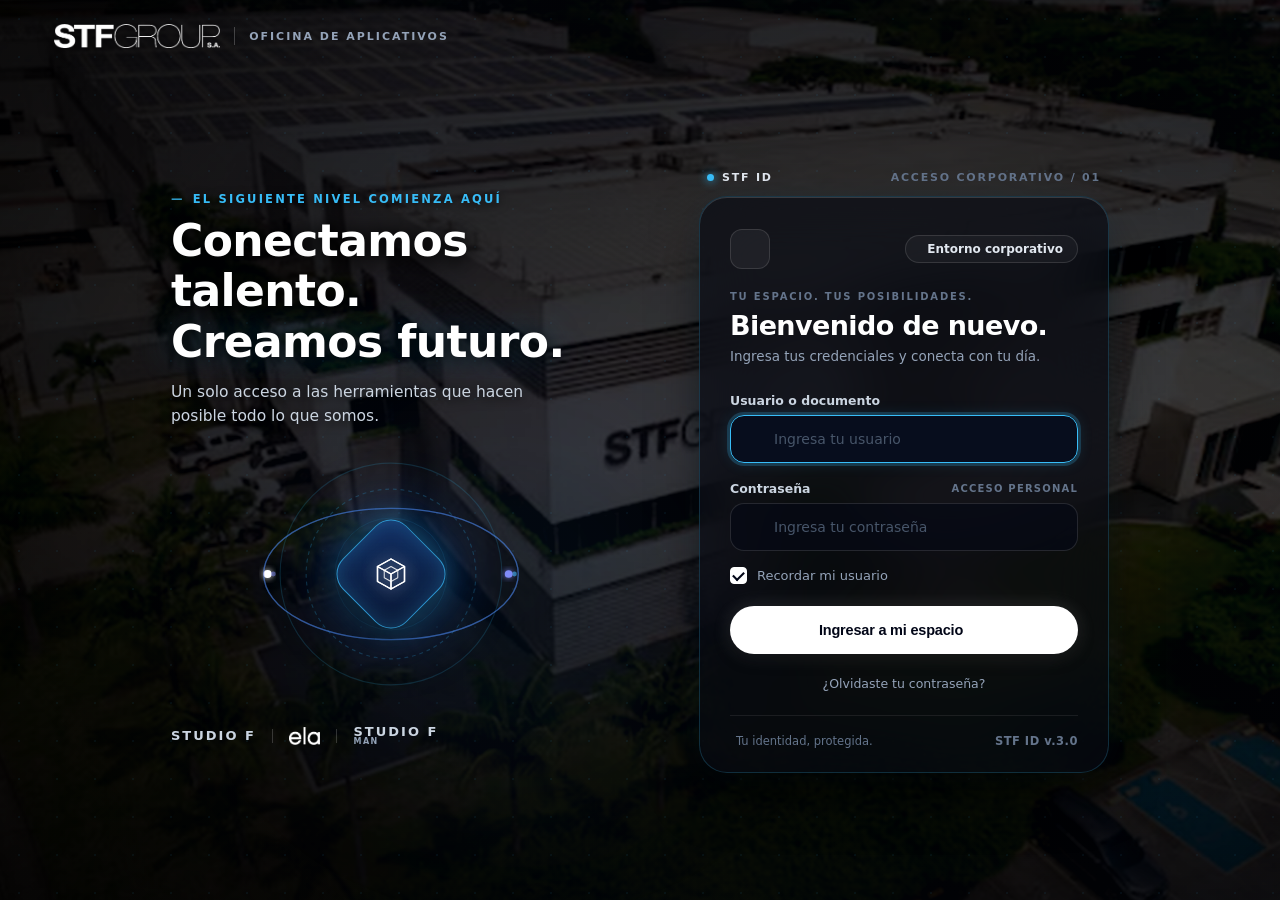
==== commit 5ad87349: "feat(login): implementacion exacta de disenos originales para animacion holografica y tarjeta de acc" ====
--- a/login.html
+++ b/login.html
@@ -100,57 +100,65 @@
           posible todo lo que somos.
         </p>
 
-        <!-- ARTWORK: Orbital Ellipses with 3D Isometric Cube (Debajo del texto) -->
+        <!-- ARTWORK: Orbital Ellipses with 3D Isometric Cube (Diseño Original Exacto) -->
         <div class="stf-graphic-stage">
           <div class="graphic-orbits">
-            <!-- Ellipse Orbits SVG with Gyroscopic Motion (Redondito 3D) -->
-            <svg class="orbits-svg" viewBox="0 0 400 300" fill="none" xmlns="http://www.w3.org/2000/svg">
+            <!-- Ellipse Orbits SVG with Gyroscopic Motion -->
+            <svg class="orbits-svg" viewBox="0 0 340 280" fill="none" xmlns="http://www.w3.org/2000/svg">
               <defs>
-                <filter id="glowCyan" x="-40%" y="-40%" width="180%" height="180%">
-                  <feGaussianBlur stdDeviation="4" result="blur" />
+                <filter id="glowWhite" x="-50%" y="-50%" width="200%" height="200%">
+                  <feGaussianBlur stdDeviation="3.5" result="blur" />
                   <feComposite in="SourceGraphic" in2="blur" operator="over" />
                 </filter>
-                <filter id="glowIndigo" x="-40%" y="-40%" width="180%" height="180%">
-                  <feGaussianBlur stdDeviation="4" result="blur" />
+                <filter id="glowBlue" x="-50%" y="-50%" width="200%" height="200%">
+                  <feGaussianBlur stdDeviation="3.5" result="blur" />
                   <feComposite in="SourceGraphic" in2="blur" operator="over" />
                 </filter>
               </defs>
 
-              <!-- Orbit Track 1 (Clockwise Gyroscopic Rotation) -->
+              <!-- Outer Thin Circular Ring -->
+              <circle cx="170" cy="140" r="115" stroke="rgba(56, 189, 248, 0.16)" stroke-width="1.2"/>
+
+              <!-- Concentric Dashed Circular Ring -->
+              <circle cx="170" cy="140" r="88" stroke="rgba(56, 189, 248, 0.22)" stroke-width="1.2" stroke-dasharray="4 4"/>
+
+              <!-- Inner Subtle Ring Guide -->
+              <circle cx="170" cy="140" r="58" stroke="rgba(56, 189, 248, 0.12)" stroke-width="1"/>
+
+              <!-- Orbit Track 1: Tilted -20deg (Clockwise Gyroscopic Rotation) -->
               <g class="orbit-group-1">
-                <ellipse cx="200" cy="150" rx="155" ry="122" stroke="rgba(56, 189, 248, 0.38)" stroke-width="1.4" stroke-dasharray="6 4"/>
-                <circle cx="45" cy="150" r="4.2" fill="#38BDF8" filter="url(#glowCyan)"/>
-                <circle cx="355" cy="150" r="3.4" fill="#38BDF8" filter="url(#glowCyan)"/>
-                <circle cx="200" cy="28" r="3" fill="#38BDF8" filter="url(#glowCyan)"/>
+                <ellipse cx="170" cy="140" rx="132" ry="68" stroke="rgba(56, 189, 248, 0.38)" stroke-width="1.4"/>
+                <!-- White Luminous Sphere on Upper Left -->
+                <circle cx="42" cy="140" r="4.2" fill="#FFFFFF" filter="url(#glowWhite)"/>
+                <circle cx="298" cy="140" r="2.5" fill="#38BDF8" opacity="0.6"/>
               </g>
 
-              <!-- Orbit Track 2 (Counter-Clockwise Rotation) -->
+              <!-- Orbit Track 2: Tilted 20deg (Counter-Clockwise Rotation) -->
               <g class="orbit-group-2">
-                <ellipse cx="200" cy="150" rx="142" ry="132" stroke="rgba(99, 102, 241, 0.34)" stroke-width="1.3"/>
-                <circle cx="200" cy="18" r="4" fill="#818CF8" filter="url(#glowIndigo)"/>
-                <circle cx="200" cy="282" r="3.4" fill="#818CF8" filter="url(#glowIndigo)"/>
-                <circle cx="58" cy="150" r="2.8" fill="#818CF8"/>
+                <ellipse cx="170" cy="140" rx="132" ry="68" stroke="rgba(99, 102, 241, 0.35)" stroke-width="1.4"/>
+                <!-- Blue Luminous Sphere on Lower Right -->
+                <circle cx="292" cy="140" r="4" fill="#818CF8" filter="url(#glowBlue)"/>
+                <circle cx="48" cy="140" r="2.5" fill="#818CF8" opacity="0.5"/>
               </g>
             </svg>
 
-            <!-- Orbit Floating Labels -->
-            <div class="orbit-badge-top">STF / CONNECT</div>
-
-            <!-- Central Luminous Diamond Shield with 3D Wireframe Cube -->
+            <!-- Central Luminous Diamond Shield with 3D Faceted Wireframe Cube -->
             <div class="shield-center-node">
               <div class="shield-outer-glow"></div>
               <div class="shield-diamond">
                 <div class="shield-diamond-inner">
-                  <!-- Isometric 3D Cube SVG -->
+                  <!-- Faceted Isometric Cube Wireframe SVG (Exact Reference Design) -->
                   <svg class="isometric-cube" viewBox="0 0 64 64" fill="none" xmlns="http://www.w3.org/2000/svg">
-                    <!-- Top Face -->
-                    <polygon points="32,8 52,20 32,32 12,20" fill="rgba(56, 189, 248, 0.25)" stroke="#38BDF8" stroke-width="1.8" stroke-linejoin="round"/>
-                    <!-- Left Face -->
-                    <polygon points="12,20 32,32 32,56 12,44" fill="rgba(14, 165, 233, 0.15)" stroke="#38BDF8" stroke-width="1.8" stroke-linejoin="round"/>
-                    <!-- Right Face -->
-                    <polygon points="32,32 52,20 52,44 32,56" fill="rgba(99, 102, 241, 0.20)" stroke="#818CF8" stroke-width="1.8" stroke-linejoin="round"/>
-                    <!-- Inner Core -->
-                    <circle cx="32" cy="32" r="3" fill="#FFFFFF"/>
+                    <!-- Outer Hexagon Outline -->
+                    <polygon points="32,12 50,22 50,42 32,52 14,42 14,22" stroke="#FFFFFF" stroke-width="1.9" stroke-linejoin="round"/>
+                    <!-- Top Face Ridge -->
+                    <polygon points="32,12 50,22 32,32 14,22" stroke="#FFFFFF" stroke-width="1.8" stroke-linejoin="round"/>
+                    <!-- Left Face Ridge -->
+                    <polygon points="14,22 32,32 32,52 14,42" stroke="#FFFFFF" stroke-width="1.8" stroke-linejoin="round"/>
+                    <!-- Right Face Ridge -->
+                    <polygon points="32,32 50,22 50,42 32,52" stroke="#FFFFFF" stroke-width="1.8" stroke-linejoin="round"/>
+                    <!-- Inner Hexagonal Facet -->
+                    <polygon points="32,22 41,27 41,37 32,42 23,37 23,27" stroke="rgba(255, 255, 255, 0.85)" stroke-width="1.4" stroke-linejoin="round"/>
                   </svg>
                 </div>
               </div>
@@ -186,6 +194,17 @@
         <!-- The 4K Frosted Glass Card -->
         <div class="stf-terminal-card" id="loginCard">
 
+          <!-- Card Action Top Row (Exact Original Design) -->
+          <div class="card-top-row">
+            <div class="app-icon-badge" title="Portal Corporativo STF">
+              <i data-lucide="layout-grid"></i>
+            </div>
+            <div class="env-pill-badge">
+              <i data-lucide="shield-check"></i>
+              <span>Entorno corporativo</span>
+            </div>
+          </div>
+
           <!-- Card Titles -->
           <div class="card-titles-wrap">
             <div class="card-sub-tag">TU ESPACIO. TUS POSIBILIDADES.</div>
@@ -268,8 +287,12 @@
               </a>
             </div>
 
-            <!-- Card Bottom Status Footer -->
+            <!-- Card Bottom Status Footer (Exact Original Design) -->
             <div class="card-footer-info">
+              <div class="sec-left">
+                <i data-lucide="shield-check"></i>
+                <span>Tu identidad, protegida.</span>
+              </div>
               <div class="ver-right" onclick="promptDeviceCustomName()" style="cursor: pointer;" title="ID del Equipo Corporativo (Haz clic para asignar el Nombre exacto de Windows)">
                 STF ID v.3.0
               </div>
--- a/css/login.css
+++ b/css/login.css
@@ -418,16 +418,16 @@
 
 .shield-diamond {
   position: relative;
-  width: 105px;
-  height: 105px;
+  width: 90px;
+  height: 90px;
   transform: rotate(45deg);
-  background: linear-gradient(135deg, rgba(30, 58, 138, 0.88) 0%, rgba(15, 23, 42, 0.94) 100%);
+  background: linear-gradient(135deg, rgba(20, 48, 105, 0.88) 0%, rgba(10, 22, 48, 0.95) 100%);
   border: 1.5px solid rgba(56, 189, 248, 0.75);
-  border-radius: 26px;
+  border-radius: 22px;
   box-shadow: 
-    0 12px 35px rgba(0, 0, 0, 0.65),
-    0 0 28px rgba(56, 189, 248, 0.40),
-    inset 0 0 22px rgba(56, 189, 248, 0.28);
+    0 10px 30px rgba(0, 0, 0, 0.65),
+    0 0 25px rgba(56, 189, 248, 0.40),
+    inset 0 0 20px rgba(56, 189, 248, 0.25);
   display: flex;
   align-items: center;
   justify-content: center;
@@ -444,9 +444,9 @@
 }
 
 .isometric-cube {
-  width: 60px;
-  height: 60px;
-  filter: drop-shadow(0 0 12px rgba(56, 189, 248, 0.8));
+  width: 48px;
+  height: 48px;
+  filter: drop-shadow(0 0 8px rgba(255, 255, 255, 0.5));
   animation: cubeIsometricFloat 3.8s ease-in-out infinite;
   transform-origin: center center;
 }
@@ -555,10 +555,13 @@
   background: var(--bg-card);
   backdrop-filter: blur(28px) saturate(170%);
   -webkit-backdrop-filter: blur(28px) saturate(170%);
-  border: 1px solid var(--bg-card-border);
-  border-radius: 30px;
-  padding: 34px 32px 28px 32px;
-  box-shadow: inset 0 1px 0 rgba(255, 255, 255, 0.12);
+  border: 1px solid rgba(56, 189, 248, 0.20);
+  border-radius: 28px;
+  padding: 32px 30px 24px 30px;
+  box-shadow: 
+    0 25px 60px -15px rgba(0, 0, 0, 0.85),
+    0 0 40px -10px rgba(14, 165, 233, 0.10),
+    inset 0 1px 0 rgba(255, 255, 255, 0.16);
   overflow: hidden;
   transition: transform 0.45s cubic-bezier(0.16, 1, 0.3, 1), 
               box-shadow 0.45s cubic-bezier(0.16, 1, 0.3, 1), 
@@ -566,23 +569,22 @@
   will-change: transform, box-shadow;
 }
 
-/* Hover con zoom sutil y activación de sombra suave y elegante (no tan marcada) */
+/* Hover con micro-zoom sutil y resplandor suave */
 .stf-terminal-card:hover {
-  transform: scale(1.025) translateY(-3px);
-  border-color: rgba(255, 255, 255, 0.22);
+  transform: scale(1.02) translateY(-2px);
+  border-color: rgba(56, 189, 248, 0.38);
   box-shadow: 
-    0 18px 40px -8px rgba(0, 0, 0, 0.45),
-    0 8px 20px -4px rgba(0, 0, 0, 0.32),
-    0 0 28px 6px rgba(0, 0, 0, 0.22),
-    inset 0 1px 0 rgba(255, 255, 255, 0.18);
-}
-
-/* Top Control Row inside Card (Alineado a la derecha sin el botón de cuadrícula eliminado) */
+    0 35px 80px -15px rgba(0, 0, 0, 0.90),
+    0 0 50px 0 rgba(14, 165, 233, 0.16),
+    inset 0 1px 0 rgba(255, 255, 255, 0.22);
+}
+
+/* Top Control Row inside Card */
 .card-top-row {
   display: flex;
   align-items: center;
-  justify-content: flex-end;
-  margin-bottom: 24px;
+  justify-content: space-between;
+  margin-bottom: 22px;
 }
 
 .app-icon-badge {
@@ -1043,7 +1045,7 @@
 .card-footer-info {
   display: flex;
   align-items: center;
-  justify-content: flex-end;
+  justify-content: space-between;
   padding-top: 18px;
   margin-top: 6px;
   border-top: 1px solid rgba(255, 255, 255, 0.08);
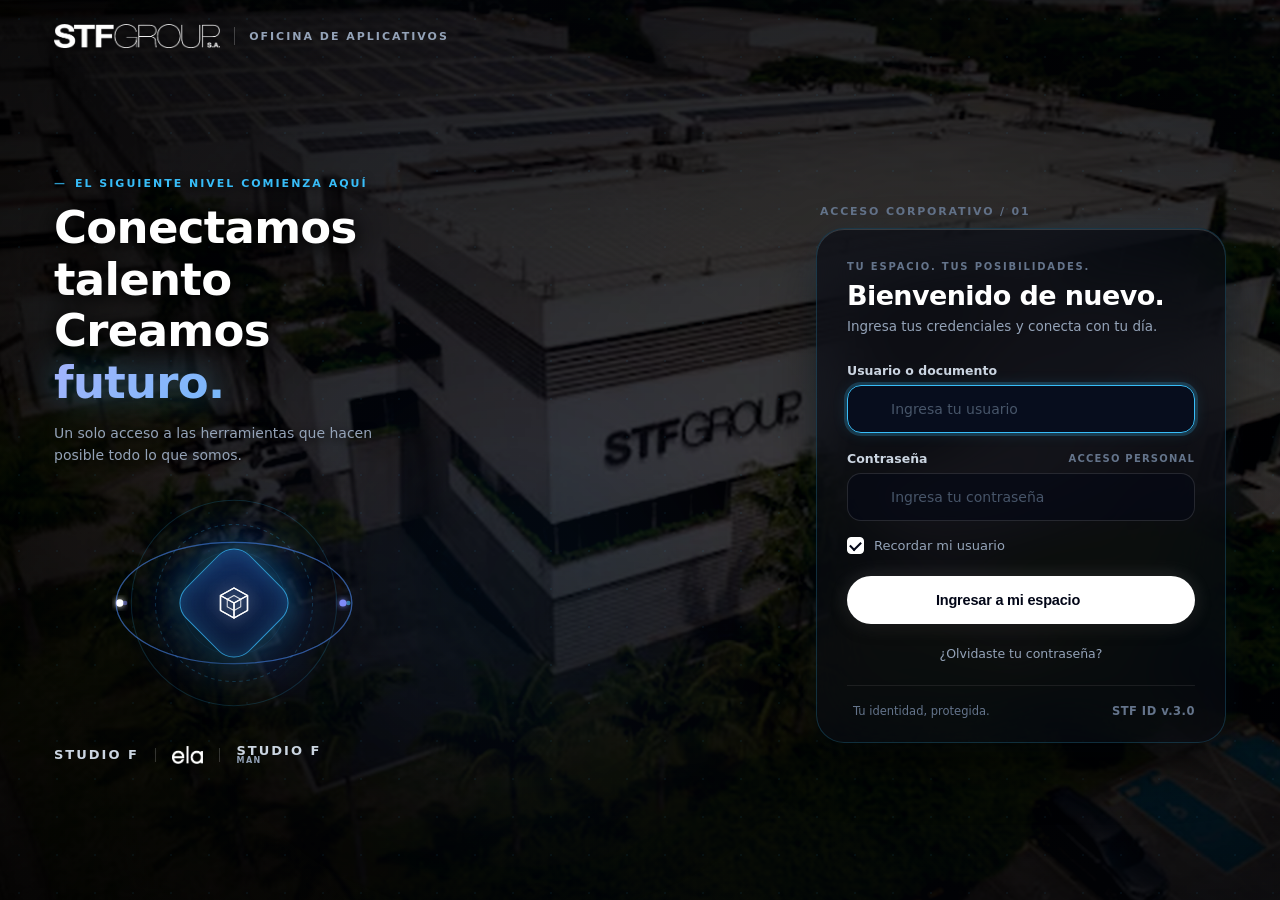
==== commit 223d0e2d: "layout(login): ajuste exacto de la interfaz segun mockup final del usuario" ====
--- a/login.html
+++ b/login.html
@@ -91,8 +91,8 @@
         </div>
 
         <h1 class="hero-title">
-          <span>Conectamos talento.</span>
-          <span class="hero-gradient-text">Creamos futuro.</span>
+          <span>Conectamos talento</span>
+          <span>Creamos <span class="hero-gradient-text">futuro.</span></span>
         </h1>
 
         <p class="hero-subtext">
@@ -182,28 +182,11 @@
       <section class="stf-card-col">
         <!-- Overhead Meta Bar -->
         <div class="card-overhead-bar">
-          <div class="meta-left">
-            <span class="status-dot-cyan"></span>
-            <span>STF ID</span>
-          </div>
-          <div class="meta-right">
-            <span>ACCESO CORPORATIVO / 01</span>
-          </div>
+          <div class="meta-right">ACCESO CORPORATIVO / 01</div>
         </div>
 
         <!-- The 4K Frosted Glass Card -->
         <div class="stf-terminal-card" id="loginCard">
-
-          <!-- Card Action Top Row (Exact Original Design) -->
-          <div class="card-top-row">
-            <div class="app-icon-badge" title="Portal Corporativo STF">
-              <i data-lucide="layout-grid"></i>
-            </div>
-            <div class="env-pill-badge">
-              <i data-lucide="shield-check"></i>
-              <span>Entorno corporativo</span>
-            </div>
-          </div>
 
           <!-- Card Titles -->
           <div class="card-titles-wrap">
--- a/css/login.css
+++ b/css/login.css
@@ -207,26 +207,26 @@
 .stf-split-container {
   display: flex;
   align-items: center;
-  justify-content: center;
+  justify-content: space-between;
   width: 100%;
-  max-width: 1040px;
-  margin: 0 auto;
-  gap: 48px;
+  max-width: 1200px;
+  margin: 0;
+  gap: 50px;
   flex: 1;
-  padding: 10px 20px 20px 20px;
+  padding: 14px 0 20px 0;
 }
 
 /* ==========================================================================
    LEFT COLUMN: HERO HEADLINE, ANIMATION & SUB-BRANDS
    ========================================================================== */
 .stf-hero-col {
-  flex: 1;
-  max-width: 480px;
+  flex: 0 0 460px;
+  max-width: 460px;
   display: flex;
   flex-direction: column;
   justify-content: space-between;
   align-items: flex-start;
-  min-height: 550px;
+  min-height: 560px;
   padding: 4px 0 8px 0;
   position: relative;
   z-index: 10;
@@ -236,12 +236,12 @@
   display: inline-flex;
   align-items: center;
   gap: 8px;
-  font-size: 11.5px;
+  font-size: 11px;
   font-weight: 700;
-  letter-spacing: 2.2px;
+  letter-spacing: 2px;
   text-transform: uppercase;
   color: var(--cyan-primary);
-  margin-bottom: 10px;
+  margin-bottom: 12px;
   text-shadow: 0 2px 10px rgba(0, 0, 0, 0.90);
   align-self: flex-start;
   text-align: left;
@@ -253,12 +253,12 @@
 }
 
 .hero-title {
-  font-size: 44px;
+  font-size: 45px;
   font-weight: 800;
   line-height: 1.15;
-  letter-spacing: -0.6px;
-  color: var(--text-pure);
-  margin-bottom: 12px;
+  letter-spacing: -0.7px;
+  color: #FFFFFF;
+  margin-bottom: 14px;
   display: flex;
   flex-direction: column;
   align-self: flex-start;
@@ -271,20 +271,24 @@
 }
 
 .hero-gradient-text {
-  color: #FFFFFF;
-  text-shadow: 0 2px 16px rgba(0, 0, 0, 0.95), 0 0 35px rgba(56, 189, 248, 0.35);
+  color: #818CF8;
+  background: linear-gradient(135deg, #A5B4FC 0%, #38BDF8 100%);
+  -webkit-background-clip: text;
+  -webkit-text-fill-color: transparent;
+  text-shadow: none;
+  filter: drop-shadow(0 0 16px rgba(56, 189, 248, 0.40));
 }
 
 .hero-subtext {
-  font-size: 15.5px;
-  line-height: 1.6;
-  color: #CBD5E1;
-  max-width: 460px;
+  font-size: 14px;
+  line-height: 1.55;
+  color: #94A3B8;
+  max-width: 440px;
   margin-bottom: 0;
   font-weight: 400;
   align-self: flex-start;
   text-align: left;
-  text-shadow: 0 2px 12px rgba(0, 0, 0, 0.95);
+  text-shadow: 0 2px 10px rgba(0, 0, 0, 0.95);
 }
 
 /* ==========================================================================
@@ -293,12 +297,12 @@
 .stf-graphic-stage {
   position: relative;
   width: 100%;
-  max-width: 440px;
-  height: 270px;
+  max-width: 360px;
+  height: 250px;
   display: flex;
   align-items: center;
   justify-content: center;
-  margin: 10px 0 16px 0;
+  margin: 12px 0 16px 0;
   align-self: flex-start;
 }
 
@@ -321,12 +325,12 @@
 
 /* Gyroscopic 3D Rotations for Orbits */
 .orbit-group-1 {
-  transform-origin: 200px 150px;
+  transform-origin: 170px 140px;
   animation: orbitSpinClockwise 22s linear infinite;
 }
 
 .orbit-group-2 {
-  transform-origin: 200px 150px;
+  transform-origin: 170px 140px;
   animation: orbitSpinCounter 28s linear infinite;
 }
 
@@ -521,8 +525,8 @@
 .card-overhead-bar {
   display: flex;
   align-items: center;
-  justify-content: space-between;
-  padding: 0 8px 12px 8px;
+  justify-content: flex-start;
+  padding: 0 4px 10px 4px;
   font-size: 11px;
   font-weight: 700;
   letter-spacing: 1.8px;
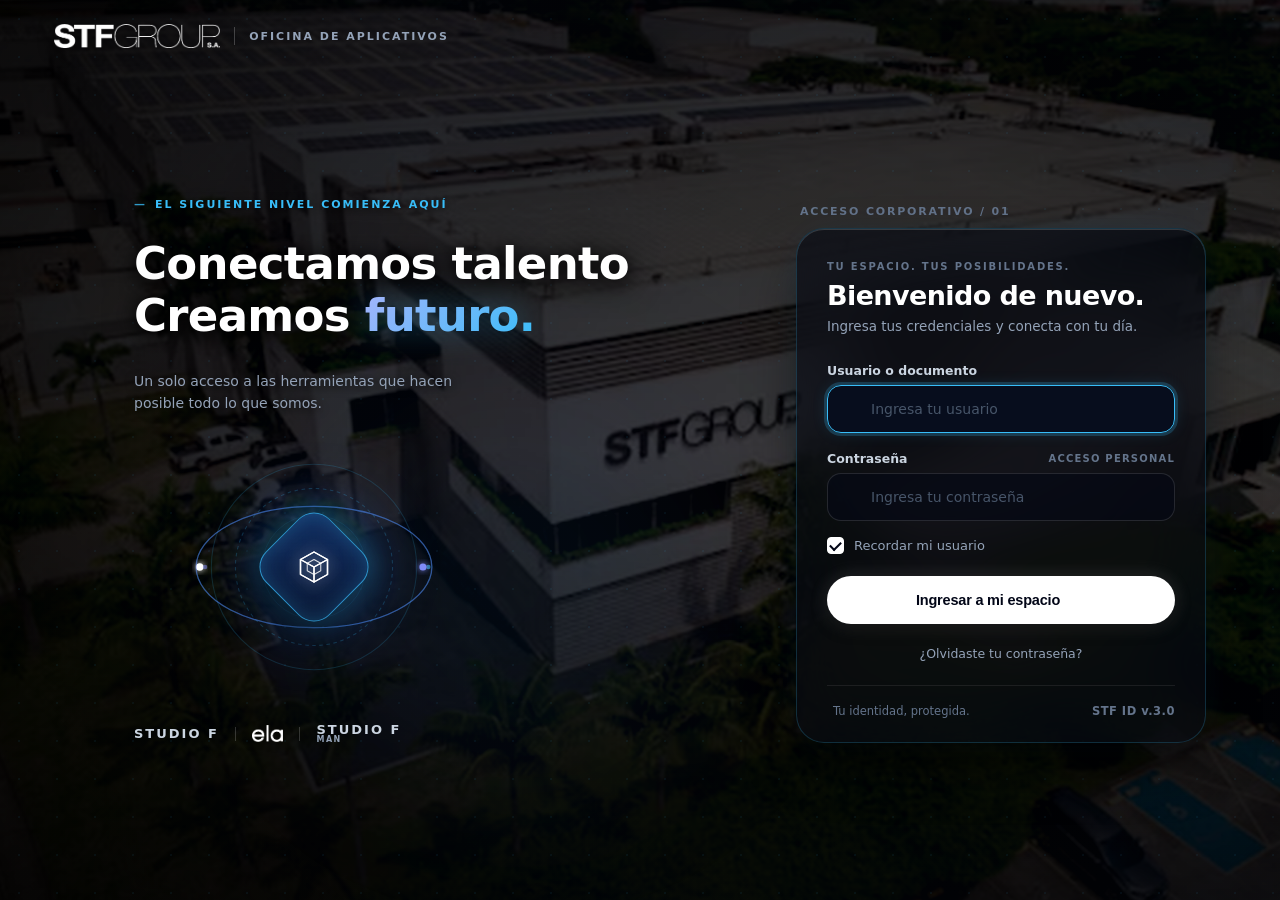
==== commit 4ee7838a: "layout(login): ubicar palabra futuro continua a creamos, centrar bloque de texto y desplazar tarjeta" ====
--- a/login.html
+++ b/login.html
@@ -91,8 +91,8 @@
         </div>
 
         <h1 class="hero-title">
-          <span>Conectamos talento</span>
-          <span>Creamos <span class="hero-gradient-text">futuro.</span></span>
+          <span class="hero-line">Conectamos talento</span>
+          <span class="hero-line">Creamos <span class="hero-gradient-text">futuro.</span></span>
         </h1>
 
         <p class="hero-subtext">
--- a/css/login.css
+++ b/css/login.css
@@ -209,19 +209,19 @@
   align-items: center;
   justify-content: space-between;
   width: 100%;
-  max-width: 1200px;
-  margin: 0;
+  max-width: 1340px;
+  margin: 0 auto;
   gap: 50px;
   flex: 1;
-  padding: 14px 0 20px 0;
+  padding: 14px 20px 20px 80px;
 }
 
 /* ==========================================================================
    LEFT COLUMN: HERO HEADLINE, ANIMATION & SUB-BRANDS
    ========================================================================== */
 .stf-hero-col {
-  flex: 0 0 460px;
-  max-width: 460px;
+  flex: 0 0 500px;
+  max-width: 520px;
   display: flex;
   flex-direction: column;
   justify-content: space-between;
@@ -266,11 +266,14 @@
   text-shadow: 0 2px 16px rgba(0, 0, 0, 0.95), 0 4px 32px rgba(0, 0, 0, 0.90);
 }
 
-.hero-title span {
+.hero-title > span,
+.hero-line {
   display: block;
+  white-space: nowrap;
 }
 
 .hero-gradient-text {
+  display: inline !important;
   color: #818CF8;
   background: linear-gradient(135deg, #A5B4FC 0%, #38BDF8 100%);
   -webkit-background-clip: text;
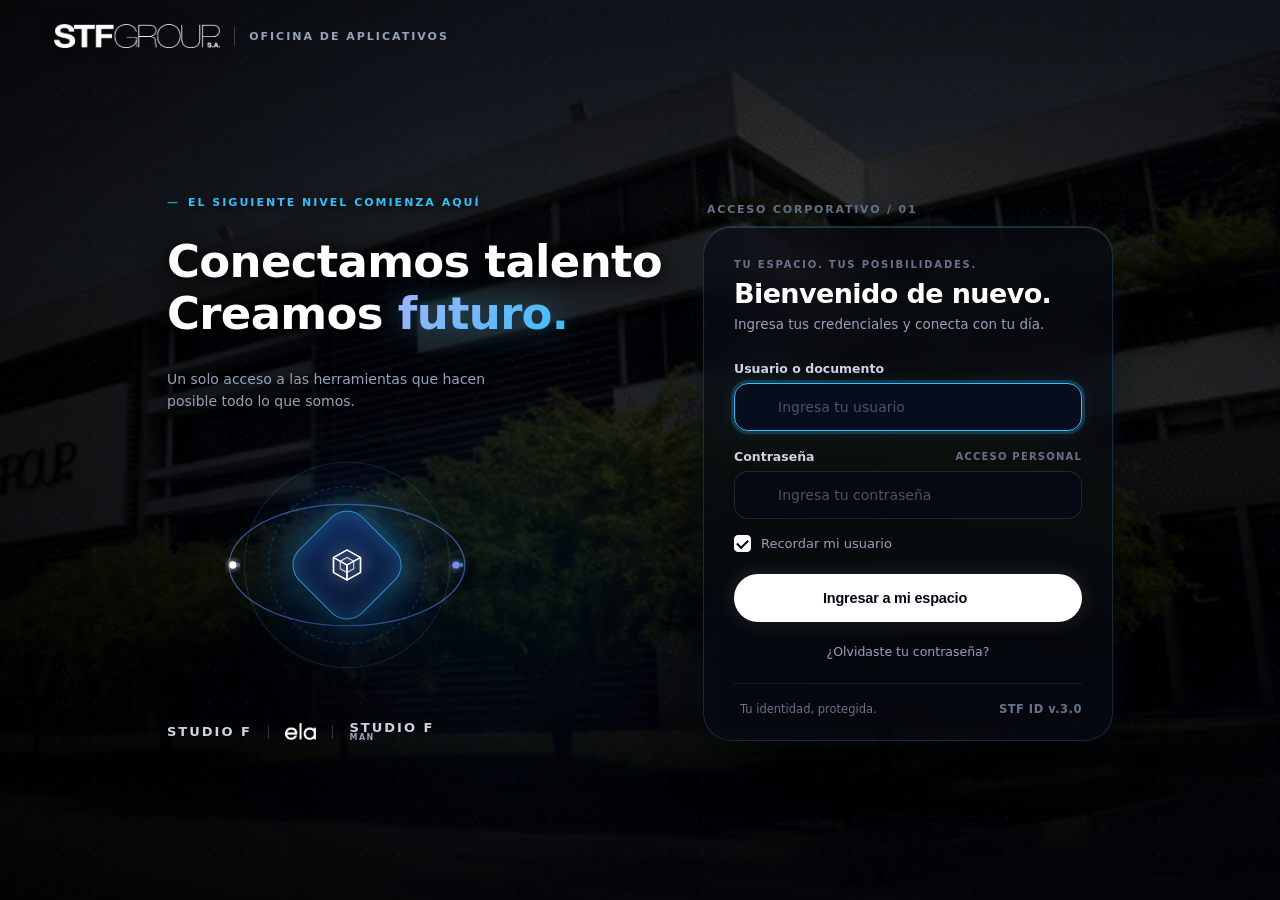
==== commit 1885a4af: "fix(login): prevenir auto-zoom en movil al enfocar campos de texto con font-size 16px y viewport fij" ====
--- a/login.html
+++ b/login.html
@@ -4,7 +4,7 @@
   <meta charset="UTF-8">
   <!-- Content Security Policy (CSP Defensiva) -->
   <meta http-equiv="Content-Security-Policy" content="default-src 'self'; script-src 'self' 'unsafe-inline' https://unpkg.com https://cdn.jsdelivr.net; style-src 'self' 'unsafe-inline' https://fonts.googleapis.com; font-src 'self' https://fonts.gstatic.com; img-src 'self' data: blob: https://images.unsplash.com https://drive.google.com https://*.googleusercontent.com; connect-src 'self' https://script.google.com https://script.googleusercontent.com; object-src 'none'; base-uri 'self';">
-  <meta name="viewport" content="width=device-width, initial-scale=1.0">
+  <meta name="viewport" content="width=device-width, initial-scale=1.0, maximum-scale=1.0, user-scalable=no">
   <title>STF-AP S.A. · Conectamos Talento · Oficina de Aplicativos</title>
 
   <!-- Favicon & Touch Icons -->
--- a/css/login.css
+++ b/css/login.css
@@ -65,8 +65,8 @@
   width: 100%;
   height: 100%;
   object-fit: cover;
-  object-position: center 30%;
-  filter: brightness(0.62) contrast(1.08) saturate(0.92);
+  object-position: center center;
+  filter: brightness(0.62) contrast(1.08) saturate(0.95);
   transform: scale(1.02);
   will-change: transform;
 }
@@ -207,21 +207,21 @@
 .stf-split-container {
   display: flex;
   align-items: center;
-  justify-content: space-between;
+  justify-content: center;
   width: 100%;
-  max-width: 1340px;
+  max-width: 1060px;
   margin: 0 auto;
-  gap: 50px;
+  gap: 56px;
   flex: 1;
-  padding: 14px 20px 20px 80px;
+  padding: 10px 20px 20px 20px;
 }
 
 /* ==========================================================================
    LEFT COLUMN: HERO HEADLINE, ANIMATION & SUB-BRANDS
    ========================================================================== */
 .stf-hero-col {
-  flex: 0 0 500px;
-  max-width: 520px;
+  flex: 0 0 470px;
+  max-width: 480px;
   display: flex;
   flex-direction: column;
   justify-content: space-between;
@@ -307,6 +307,7 @@
   justify-content: center;
   margin: 12px 0 16px 0;
   align-self: flex-start;
+  cursor: pointer;
 }
 
 .graphic-orbits {
@@ -330,11 +331,75 @@
 .orbit-group-1 {
   transform-origin: 170px 140px;
   animation: orbitSpinClockwise 22s linear infinite;
+  transition: animation-duration 0.8s ease;
 }
 
 .orbit-group-2 {
   transform-origin: 170px 140px;
   animation: orbitSpinCounter 28s linear infinite;
+  transition: animation-duration 0.8s ease;
+}
+
+/* Hover Acceleration: Aceleración con un tris más de velocidad (dinámica y fluida) */
+.stf-graphic-stage:hover .orbit-group-1 {
+  animation-duration: 5s;
+}
+
+.stf-graphic-stage:hover .orbit-group-2 {
+  animation-duration: 6.5s;
+}
+
+.stf-graphic-stage:hover .shield-diamond {
+  transform: rotate(45deg) scale(1.05);
+  border-color: rgba(56, 189, 248, 0.95);
+  box-shadow: 
+    0 12px 35px rgba(0, 0, 0, 0.70),
+    0 0 35px rgba(56, 189, 248, 0.55),
+    inset 0 0 25px rgba(56, 189, 248, 0.35);
+}
+
+.stf-graphic-stage:hover .shield-outer-glow {
+  transform: scale(1.22);
+  opacity: 0.95;
+  filter: blur(26px);
+}
+
+/* ==========================================================================
+   HYPER-SPEED VERIFICATION ROTATION (Al hacer clic en "Ingresar a mi espacio")
+   ========================================================================== */
+body.verifying-credentials .orbit-group-1 {
+  animation-duration: 0.85s !important;
+  transition: animation-duration 0.3s cubic-bezier(0.16, 1, 0.3, 1) !important;
+}
+
+body.verifying-credentials .orbit-group-2 {
+  animation-duration: 1.1s !important;
+  transition: animation-duration 0.3s cubic-bezier(0.16, 1, 0.3, 1) !important;
+}
+
+body.verifying-credentials .shield-diamond {
+  transform: rotate(45deg) scale(1.12) !important;
+  border-color: rgba(56, 189, 248, 1) !important;
+  box-shadow: 
+    0 15px 45px rgba(0, 0, 0, 0.85),
+    0 0 50px rgba(56, 189, 248, 0.90),
+    0 0 90px rgba(99, 102, 241, 0.60),
+    inset 0 0 35px rgba(56, 189, 248, 0.70) !important;
+  transition: all 0.3s ease !important;
+}
+
+body.verifying-credentials .shield-outer-glow {
+  transform: scale(1.45) !important;
+  opacity: 1 !important;
+  filter: blur(36px) !important;
+  background: radial-gradient(circle, rgba(56, 189, 248, 0.85) 0%, rgba(99, 102, 241, 0.50) 50%, transparent 80%) !important;
+  transition: all 0.3s ease !important;
+}
+
+body.verifying-credentials .isometric-cube {
+  filter: drop-shadow(0 0 14px rgba(255, 255, 255, 1)) drop-shadow(0 0 25px rgba(56, 189, 248, 0.8)) !important;
+  transform: scale(1.1) !important;
+  transition: all 0.3s ease !important;
 }
 
 @keyframes orbitSpinClockwise {
@@ -1287,47 +1352,100 @@
 @media (max-width: 1024px) {
   .stf-top-navbar {
     padding: 0 24px;
-    height: 64px;
+    height: 60px;
+    justify-content: center;
+  }
+  .stf-top-brand {
+    justify-content: center;
   }
   .stf-main-stage {
-    padding: 0 24px 20px 24px;
+    min-height: auto !important;
+    height: auto !important;
+    justify-content: flex-start !important;
+    padding: 0 20px 24px 20px;
   }
   .stf-split-container {
-    flex-direction: column;
-    align-items: center;
-    gap: 36px;
-    padding: 10px 0;
+    flex: 0 0 auto !important;
+    flex-direction: column !important;
+    align-items: center !important;
+    justify-content: flex-start !important;
+    gap: 32px !important;
+    padding: 12px 0 !important;
+    max-width: 460px;
   }
   .stf-hero-col {
-    max-width: 100%;
-    align-items: center;
-    text-align: center;
-    padding-right: 0;
+    flex: 0 0 auto !important;
+    min-height: 0 !important;
+    height: auto !important;
+    max-width: 100% !important;
+    width: 100% !important;
+    align-items: center !important;
+    text-align: center !important;
+    padding: 0 !important;
+    justify-content: flex-start !important;
+    margin: 0 auto !important;
+  }
+  .hero-header-tag {
+    font-size: 11px;
+    letter-spacing: 1.6px;
+    margin: 0 auto 6px auto !important;
+    align-self: center !important;
+    text-align: center !important;
+    justify-content: center !important;
+  }
+  .tag-dash {
+    display: none !important;
   }
   .hero-title {
-    font-size: 40px;
+    font-size: 32px;
+    line-height: 1.15;
+    margin-bottom: 0 !important;
+    align-self: center !important;
+    text-align: center !important;
+    align-items: center !important;
+  }
+  .hero-title > span,
+  .hero-line {
+    text-align: center !important;
+    justify-content: center !important;
   }
   .hero-subtext {
-    font-size: 15px;
-    margin-bottom: 20px;
+    display: none !important;
   }
   .hero-br {
     display: none;
   }
   .stf-graphic-stage {
-    display: none;
+    display: none !important;
   }
   .stf-brands-footer {
-    display: none;
+    display: none !important;
   }
   .stf-card-col {
-    max-width: 440px;
+    flex: 0 0 auto !important;
+    min-height: 0 !important;
+    height: auto !important;
+    width: 100% !important;
+    max-width: 440px !important;
+    margin: 0 auto !important;
+  }
+  .card-overhead-bar {
+    display: none !important;
   }
 }
 
 @media (max-width: 480px) {
   .stf-top-navbar {
-    padding: 0 16px;
+    padding: 6px 16px 0 16px;
+    height: 52px;
+    justify-content: center !important;
+  }
+  .stf-top-brand {
+    justify-content: center !important;
+    margin: 0 auto !important;
+  }
+  .brand-corp-logo-img {
+    height: 21px;
   }
   .brand-section {
     display: none;
@@ -1336,16 +1454,94 @@
     display: none;
   }
   .stf-main-stage {
-    padding: 0 16px 16px 16px;
+    padding: 4px 18px 24px 18px !important;
+    min-height: auto !important;
+    height: auto !important;
+  }
+  .stf-split-container {
+    gap: 36px !important;
+    padding: 16px 0 24px 0 !important;
+    width: 100% !important;
+    max-width: 100% !important;
+  }
+  .stf-hero-col {
+    flex: 0 0 auto !important;
+    min-height: 0 !important;
+    height: auto !important;
+    margin: 0 auto !important;
+    align-items: center !important;
+    text-align: center !important;
+  }
+  .hero-header-tag {
+    font-size: 10px;
+    letter-spacing: 1.5px;
+    margin: 0 auto 7px auto !important;
+    align-self: center !important;
+    text-align: center !important;
+  }
+  .tag-dash {
+    display: none !important;
   }
   .hero-title {
-    font-size: 32px;
+    font-size: 27px !important;
+    line-height: 1.18 !important;
+    letter-spacing: -0.5px !important;
+    margin-bottom: 0 !important;
+    align-self: center !important;
+    text-align: center !important;
+    align-items: center !important;
+  }
+  .hero-title > span,
+  .hero-line {
+    white-space: nowrap;
+    display: block;
+    text-align: center !important;
+  }
+  .stf-card-col {
+    flex: 0 0 auto !important;
+    min-height: 0 !important;
+    height: auto !important;
+    max-width: 100% !important;
+    width: 100% !important;
+    margin: 0 auto !important;
+  }
+  .card-overhead-bar {
+    display: none !important;
   }
   .stf-terminal-card {
-    padding: 24px 20px 22px 20px;
-    border-radius: 24px;
+    padding: 24px 18px 20px 18px !important;
+    border-radius: 24px !important;
+  }
+  .card-sub-tag {
+    font-size: 10px;
+    letter-spacing: 1.5px;
+    margin-bottom: 5px;
   }
   .card-main-title {
-    font-size: 22px;
-  }
-}
+    font-size: 21px;
+    margin-bottom: 5px;
+  }
+  .card-sub-desc {
+    font-size: 12.5px;
+    margin-bottom: 16px;
+  }
+  .stf-field-lbl {
+    font-size: 11.5px;
+  }
+  .field-input-native {
+    font-size: 16px !important; /* Evita que iOS Safari haga auto-zoom al enfocar */
+  }
+  .stf-field-box {
+    height: 45px;
+  }
+  .btn-primary-white-pill {
+    height: 45px;
+    font-size: 14.5px;
+    margin-top: 14px;
+  }
+  .card-footer-info {
+    padding-top: 14px;
+    margin-top: 14px;
+    font-size: 10.5px;
+  }
+}
